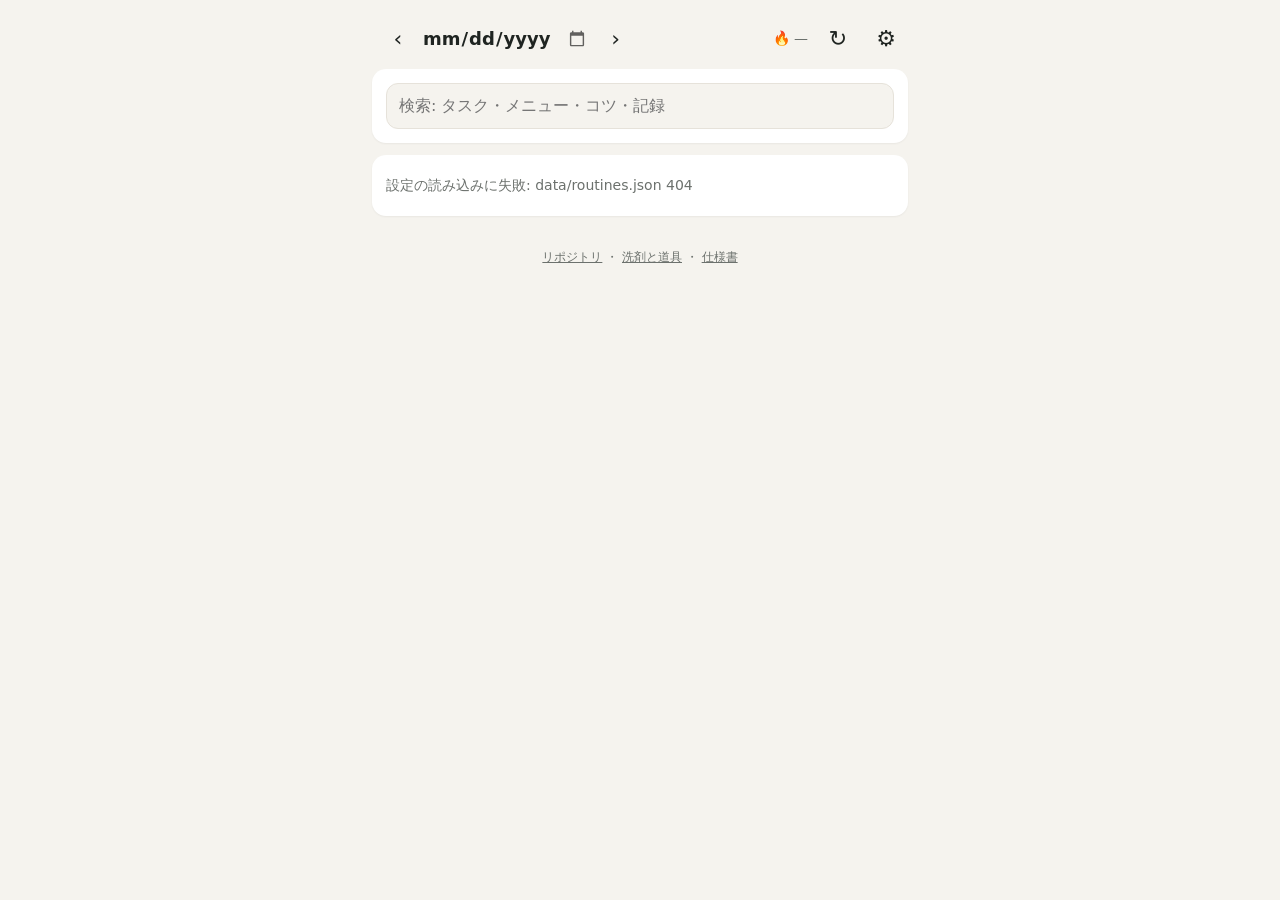
==== site/index.html @ 7b29d995 "Reorganize routines from the first week of logs and add an achievements screen Routines (routines/da" ====
<!doctype html>
<html lang="ja">
<head>
<meta charset="utf-8">
<meta name="viewport" content="width=device-width, initial-scale=1, viewport-fit=cover">
<meta name="theme-color" content="#2f6f5e">
<meta name="apple-mobile-web-app-capable" content="yes">
<meta name="apple-mobile-web-app-status-bar-style" content="default">
<meta name="apple-mobile-web-app-title" content="kaji-quest">
<title>kaji-quest</title>
<link rel="manifest" href="manifest.webmanifest">
<link rel="icon" href="icon.svg" type="image/svg+xml">
<link rel="stylesheet" href="style.css">
</head>
<body>
<header class="top">
  <div class="datebar">
    <button class="icon-btn" id="btn-date-prev" aria-label="前の日">‹</button>
    <input type="date" id="date-input" aria-label="日付">
    <span class="dow" id="date-dow"></span>
    <button class="icon-btn" id="btn-date-next" aria-label="次の日">›</button>
    <button class="ghost small" id="btn-today" hidden>今日へ</button>
  </div>
  <div class="tools">
    <span class="streak" id="streak">🔥 —</span>
    <button class="icon-btn" id="btn-reload" aria-label="更新" title="更新">↻</button>
    <button class="icon-btn" id="btn-settings" aria-label="設定" title="設定">⚙️</button>
  </div>
</header>

<main id="app">
  <section class="card" id="search">
    <input type="search" id="q" placeholder="検索: タスク・メニュー・コツ・記録" autocomplete="off" autocapitalize="off">
    <div id="search-results"></div>
  </section>
  <section class="card" id="progress"></section>
  <section class="card" id="tasks"><p class="empty">読み込み中…</p></section>
  <section class="card" id="menu"></section>
  <section class="card" id="tip"></section>
  <section class="card" id="basics"></section>
  <section class="card" id="quick"></section>
  <section class="card" id="week"></section>
  <section class="card" id="achievements"></section>
  <section class="card" id="today-log"></section>
</main>

<footer class="foot">
  <a id="repo-link" href="#" target="_blank" rel="noopener">リポジトリ</a> ・
  <a id="supplies-link" href="#" target="_blank" rel="noopener">洗剤と道具</a> ・
  <a id="spec-link" href="#" target="_blank" rel="noopener">仕様書</a>
</footer>

<dialog id="dlg-detail">
  <h3><span id="detail-title"></span> <span class="sub" id="detail-w"></span></h3>
  <div class="field" id="detail-check-wrap">
    <label>やること</label>
    <ul class="check" id="detail-check"></ul>
  </div>
  <div class="field" id="detail-tip-wrap" hidden>
    <label>💡 コツ</label>
    <div class="tip" id="detail-tip"></div>
    <label class="chk"><input type="checkbox" id="detail-tip-practiced"> このコツを実践した</label>
  </div>
  <div class="field">
    <label>所要時間</label>
    <div class="chips" id="detail-minutes"></div>
    <input type="number" id="detail-custom" inputmode="numeric" min="1" max="600" placeholder="それ以外なら分を入力">
  </div>
  <div class="field">
    <label>時間帯</label>
    <div class="chips" id="detail-slot"></div>
  </div>
  <div class="field">
    <label>気分（任意）</label>
    <div class="chips" id="detail-mood"></div>
  </div>
  <div class="field">
    <label>気づき（1行・任意）</label>
    <input type="text" id="detail-note" maxlength="140" placeholder="先に鍋を浸けておくと早い">
  </div>
  <div class="actions">
    <button type="button" class="ghost" id="detail-cancel">やめる</button>
    <button type="button" class="ghost" id="detail-partial">70点で完了</button>
    <button type="button" class="primary" id="detail-done">完了</button>
  </div>
</dialog>

<dialog id="dlg-settings">
  <h3>設定</h3>
  <p class="help">記録を書き込むには GitHub のトークンが要る（初回だけ）。<br>
    <a href="https://github.com/settings/personal-access-tokens/new" target="_blank" rel="noopener">Fine-grained token を作る</a>
    → Repository access: <b>Only select repositories → kaji-quest</b> ／ Permissions: <b>Contents → Read and write</b></p>
  <label class="field-label" for="token">トークン</label>
  <input id="token" type="password" autocomplete="off" autocapitalize="off" spellcheck="false" placeholder="github_pat_…">
  <div class="status" id="settings-status"></div>
  <div class="actions">
    <button type="button" class="ghost" id="settings-close">閉じる</button>
    <button type="button" class="ghost" id="settings-test">確認</button>
    <button type="button" class="primary" id="settings-save">保存</button>
  </div>
  <p class="help small">トークンはこの端末のブラウザにだけ保存され、GitHub API 以外には送らない。</p>
</dialog>

<div id="toast" class="toast" hidden></div>
<script src="app.js"></script>
</body>
</html>
---- site/style.css ----
:root {
  --bg: #f5f3ee; --card: #fff; --text: #1f2421; --muted: #6c716d; --line: #e6e2da;
  --primary: #2f6f5e; --primary-ink: #fff; --accent: #e07a2f; --danger: #b3261e;
  --chip: #eef0ec; --chip-on: #d9ede6; --core-bg: #fde8e6; --radius: 14px;
}
@media (prefers-color-scheme: dark) {
  :root {
    --bg: #141715; --card: #1e2320; --text: #e8ebe8; --muted: #9aa19c; --line: #2c332f;
    --primary: #4fa58c; --primary-ink: #0f1512; --chip: #2a302c; --chip-on: #2f4a41; --core-bg: #4a2320;
  }
}
* { box-sizing: border-box; }
html { -webkit-text-size-adjust: 100%; }
body {
  margin: 0; background: var(--bg); color: var(--text);
  font: 16px/1.5 -apple-system, BlinkMacSystemFont, "Hiragino Sans", "Noto Sans JP", system-ui, sans-serif;
  padding: env(safe-area-inset-top) 0 env(safe-area-inset-bottom);
}
.top { display: flex; align-items: center; justify-content: space-between; padding: 14px 12px 6px 16px; max-width: 560px; margin: 0 auto; }
.today { font-size: 20px; font-weight: 700; }
.streak { color: var(--muted); font-size: 14px; }
.icon-btn { background: none; border: 0; font-size: 22px; padding: 8px; min-width: 44px; min-height: 44px; cursor: pointer; color: var(--text); }
main { max-width: 560px; margin: 0 auto; padding: 0 12px 24px; display: grid; gap: 12px; }
.card { background: var(--card); border-radius: var(--radius); padding: 14px; box-shadow: 0 1px 2px rgba(0, 0, 0, .05); }
.card:empty { display: none; }
h2 { font-size: 15px; margin: 0 0 10px; display: flex; justify-content: space-between; align-items: baseline; gap: 8px; flex-wrap: wrap; }
.sub { color: var(--muted); font-size: 12.5px; font-weight: 400; }
.row { display: flex; align-items: baseline; gap: 10px; }
.label { color: var(--muted); font-size: 13px; }
.big { font-size: 28px; font-weight: 800; letter-spacing: -.5px; }
.unit { font-size: 14px; font-weight: 500; color: var(--muted); }
.pct { margin-left: auto; font-weight: 700; color: var(--accent); }
.pct.ok { color: var(--primary); }
.bar { height: 10px; background: var(--chip); border-radius: 6px; overflow: hidden; margin: 8px 0 6px; }
.bar .fill { height: 100%; background: linear-gradient(90deg, var(--primary), #6fbf9f); border-radius: 6px; transition: width .3s; }

ul.tasks { list-style: none; margin: 0; padding: 0; }
.task { display: flex; align-items: center; gap: 10px; padding: 10px 0; border-top: 1px solid var(--line); }
.task:first-child { border-top: 0; }
.task .main { flex: 1; min-width: 0; }
.task .title { font-weight: 600; }
.task .meta { color: var(--muted); font-size: 12.5px; }
.task.is-done .title { color: var(--muted); text-decoration: line-through; }
.task.is-done .meta { color: var(--primary); }
.btns { display: flex; gap: 6px; flex-shrink: 0; }

button { font: inherit; cursor: pointer; -webkit-tap-highlight-color: transparent; }
.primary { background: var(--primary); color: var(--primary-ink); border: 0; border-radius: 12px; padding: 0 18px; min-height: 48px; font-weight: 700; font-size: 16px; }
.primary:active { filter: brightness(.92); }
.ghost { background: transparent; color: var(--text); border: 1px solid var(--line); border-radius: 12px; padding: 0 12px; min-height: 48px; }
.ghost.small { min-height: 40px; font-size: 13.5px; color: var(--muted); }
.ghost.tiny { min-height: 32px; min-width: 32px; padding: 0 8px; font-size: 14px; color: var(--muted); border: 0; }
button:disabled { opacity: .45; cursor: default; }
.badge { display: inline-block; font-size: 11px; padding: 1px 7px; border-radius: 999px; background: var(--chip); color: var(--muted); vertical-align: middle; font-weight: 600; }
.badge.core { background: var(--core-bg); color: var(--danger); }
.badge.due { background: var(--chip-on); color: var(--primary); }
.badge.big { background: #fbe3cc; color: #9a4b0a; }
.task.is-later .title { color: var(--muted); }
.task .check { color: var(--primary); font-weight: 700; padding: 0 8px; }
h3.group { font-size: 13px; color: var(--muted); margin: 14px 0 2px; font-weight: 600; }
.wide { width: 100%; margin-top: 10px; }
.pass-row { margin-top: 10px; display: flex; justify-content: flex-end; }
.empty { color: var(--muted); font-size: 14px; margin: 6px 0; }

.quick-row { padding: 8px 0; border-top: 1px solid var(--line); }
.quick-row:first-of-type { border-top: 0; }
.quick-row .title { font-weight: 600; margin-bottom: 6px; }
.chips { display: flex; flex-wrap: wrap; gap: 8px; }
.chip { background: var(--chip); border: 1px solid transparent; border-radius: 999px; min-height: 44px; padding: 0 16px; font-weight: 600; color: var(--text); }
.chip.is-on { background: var(--chip-on); border-color: var(--primary); color: var(--primary); }
.chip.ghost { background: transparent; border-color: var(--line); color: var(--muted); font-weight: 500; }

.days { display: grid; grid-template-columns: repeat(7, 1fr); gap: 6px; align-items: end; }
.day { text-align: center; font-size: 12px; color: var(--muted); }
.day .v { font-size: 11px; height: 16px; }
.bar-v { height: 56px; background: var(--chip); border-radius: 6px; display: flex; align-items: flex-end; overflow: hidden; }
.bar-v > div { width: 100%; background: var(--primary); border-radius: 6px 6px 0 0; }
.day.is-today .l { color: var(--primary); font-weight: 700; }
.day.is-future .bar-v { opacity: .5; }

ul.log { list-style: none; margin: 0; padding: 0; }
.log li { display: flex; gap: 8px; align-items: center; padding: 8px 0; border-top: 1px solid var(--line); font-size: 14px; }
.log li:first-child { border-top: 0; }
.log .t { color: var(--muted); font-variant-numeric: tabular-nums; width: 44px; flex-shrink: 0; }
.log .n { flex: 1; min-width: 0; }
.log .m { color: var(--muted); white-space: nowrap; }
.note { color: var(--muted); font-size: 12.5px; }
.foot { text-align: center; color: var(--muted); font-size: 12px; padding: 8px 0 24px; }
.foot a { color: inherit; }

dialog { border: 0; border-radius: 16px; padding: 18px 16px; width: min(92vw, 420px); background: var(--card); color: var(--text); }
dialog::backdrop { background: rgba(0, 0, 0, .4); }
dialog h3 { margin: 0 0 10px; font-size: 17px; }
.field { margin: 12px 0; }
.field label, .field-label { display: block; font-size: 12.5px; color: var(--muted); margin-bottom: 6px; }
.field input[type=text], .field input[type=number], #token { width: 100%; font: inherit; padding: 10px 12px; border: 1px solid var(--line); border-radius: 10px; background: var(--bg); color: var(--text); }
.chk { display: flex; align-items: center; gap: 8px; font-size: 14px; color: var(--text); margin-top: 8px; }
.chk input { width: 20px; height: 20px; margin: 0; }
.tip { background: var(--chip); border-radius: 10px; padding: 10px 12px; }
.tip .title { font-weight: 700; margin-bottom: 4px; }
.tip .body { font-size: 14px; }
.tip .action { margin-top: 6px; font-size: 13.5px; color: var(--primary); font-weight: 600; }
.caution { margin-top: 6px; font-size: 13px; color: var(--danger); }
.tip-item .caution { font-size: 12.5px; }
#detail-tip { font-size: 13.5px; }
#detail-tip .title { font-size: 14px; }
.tip-item { padding: 8px 0; border-top: 1px solid var(--line); }
.tip-item .title { font-weight: 600; }
.tip-item .body { font-size: 13px; color: var(--muted); }
.tip-item .action { font-size: 12.5px; color: var(--primary); margin-top: 2px; }
.actions.left { justify-content: flex-start; margin-top: 10px; }
.field input[type=number] { margin-top: 8px; }
.check { margin: 0; padding-left: 18px; color: var(--muted); font-size: 13px; }
.actions { display: flex; gap: 8px; justify-content: flex-end; margin-top: 14px; flex-wrap: wrap; }
.help { font-size: 13px; color: var(--muted); margin: 6px 0 10px; }
.help.small { font-size: 12px; }
.status { font-size: 13px; color: var(--muted); min-height: 18px; margin-top: 6px; }

.toast { position: fixed; left: 50%; bottom: calc(20px + env(safe-area-inset-bottom)); transform: translateX(-50%); background: #222; color: #fff; padding: 10px 16px; border-radius: 999px; font-size: 14px; max-width: 90vw; z-index: 10; box-shadow: 0 4px 14px rgba(0, 0, 0, .25); }
.toast.err { background: var(--danger); }
body.busy::before { content: ""; position: fixed; top: 0; left: 0; right: 0; height: 3px; background: linear-gradient(90deg, var(--primary), transparent); animation: slide 1s linear infinite; z-index: 20; }
@keyframes slide { from { transform: translateX(-100%); } to { transform: translateX(100%); } }

/* 日付バー・検索・時間帯 */
.top { flex-wrap: wrap; gap: 6px; }
.datebar { display: flex; align-items: center; gap: 2px; }
#date-input { font: inherit; font-weight: 700; font-size: 18px; border: 0; background: transparent; color: var(--text); padding: 4px 0; width: 9.2em; min-height: 44px; }
#date-input::-webkit-calendar-picker-indicator { opacity: .6; }
.dow { font-weight: 700; font-size: 18px; margin-right: 2px; }
.tools { display: flex; align-items: center; gap: 4px; margin-left: auto; }
.tools .streak { margin-right: 4px; }
#q { width: 100%; font: inherit; font-size: 16px; padding: 10px 12px; border: 1px solid var(--line); border-radius: 12px; background: var(--bg); color: var(--text); -webkit-appearance: none; }
#search-results:empty { display: none; }
#search-results { margin-top: 8px; }
h3.group.slot { font-size: 15px; color: var(--text); margin: 12px 0 2px; }
.day { cursor: pointer; }

/* 教科書 */
.chapter { border-top: 1px solid var(--line); }
.chapter:first-of-type { border-top: 0; }
.chapter-head { display: grid; grid-template-columns: 28px 1fr 20px; grid-template-areas: "num ttl arrow" "num sum arrow"; align-items: center; width: 100%; text-align: left; background: none; border: 0; padding: 10px 0; color: var(--text); gap: 0 8px; }
.chapter-head .num { grid-area: num; width: 26px; height: 26px; border-radius: 50%; background: var(--chip); color: var(--muted); font-size: 12px; font-weight: 700; display: flex; align-items: center; justify-content: center; }
.chapter-head .ttl { grid-area: ttl; font-weight: 600; }
.chapter-head .sum { grid-area: sum; font-size: 12.5px; color: var(--muted); }
.chapter-head .arrow { grid-area: arrow; color: var(--muted); text-align: right; }
.chapter.is-open .chapter-head .ttl { color: var(--primary); }
.chapter-body { padding: 0 0 12px; font-size: 14.5px; line-height: 1.7; }
.chapter-body h2 { display: block; font-size: 15px; margin: 16px 0 6px; color: var(--primary); }
.chapter-body h3 { font-size: 14px; margin: 12px 0 4px; }
.chapter-body p { margin: 6px 0; }
.chapter-body ul, .chapter-body ol { margin: 6px 0; padding-left: 20px; }
.chapter-body li { margin: 3px 0; }
.chapter-body table { display: block; overflow-x: auto; max-width: 100%; border-collapse: collapse; font-size: 13px; margin: 8px 0; -webkit-overflow-scrolling: touch; }
.chapter-body th, .chapter-body td { border: 1px solid var(--line); padding: 5px 8px; vertical-align: top; text-align: left; min-width: 4em; }
.chapter-body th { background: var(--chip); font-weight: 600; white-space: nowrap; }
.chapter-body .src { font-size: 13px; }
.chapter-body .src a { color: var(--primary); }

/* 実績（バッジ・レベル・称号） */
.stats { display: grid; grid-template-columns: repeat(4, 1fr); gap: 6px; margin: 4px 0 10px; }
.stats > div { background: var(--chip); border-radius: 10px; padding: 8px 4px; text-align: center; }
.stats b { display: block; font-size: 18px; line-height: 1.2; }
.stats span { font-size: 11px; color: var(--muted); }
.levels { display: grid; gap: 6px; margin-bottom: 4px; }
.lvl { display: grid; grid-template-columns: 5.5em 3em 1fr 5.5em; align-items: center; gap: 8px; font-size: 13px; }
.lvl .l { font-weight: 700; color: var(--primary); }
.lvl .bar, .near .bar { margin: 0; height: 8px; }
.lvl .sub { text-align: right; font-variant-numeric: tabular-nums; }
.near { display: grid; grid-template-columns: 24px 1fr 90px 3.5em; align-items: center; gap: 8px; padding: 6px 0; font-size: 13.5px; border-top: 1px solid var(--line); }
.near:first-of-type { border-top: 0; }
.near.recent { grid-template-columns: 24px 1fr auto; }
.near .ic { font-size: 18px; text-align: center; }
.near .nm { font-weight: 600; }
.near .sub.when { text-align: right; }
.badge-grid { display: grid; grid-template-columns: repeat(2, 1fr); gap: 8px; margin: 6px 0 10px; }
.badge-tile { background: var(--chip); border-radius: 12px; padding: 10px; text-align: center; }
.badge-tile .ic { font-size: 28px; line-height: 1.2; }
.badge-tile .nm { font-weight: 700; font-size: 13.5px; margin-top: 4px; }
.badge-tile .ds { font-size: 11.5px; color: var(--muted); margin-top: 2px; }
.badge-tile .when { font-size: 11px; color: var(--muted); margin-top: 4px; }
.badge-tile.earned { background: var(--chip-on); }
.badge-tile.earned.gold { box-shadow: inset 0 0 0 2px #e0b04a; }
.badge-tile.earned.platinum { box-shadow: inset 0 0 0 2px #8fb4c9; }
.badge-tile.earned.secret { box-shadow: inset 0 0 0 2px #b08bd6; }
.badge-tile.locked .ic { filter: grayscale(1); opacity: .45; }
.badge-tile .bar.mini { height: 6px; margin: 6px 0 0; }
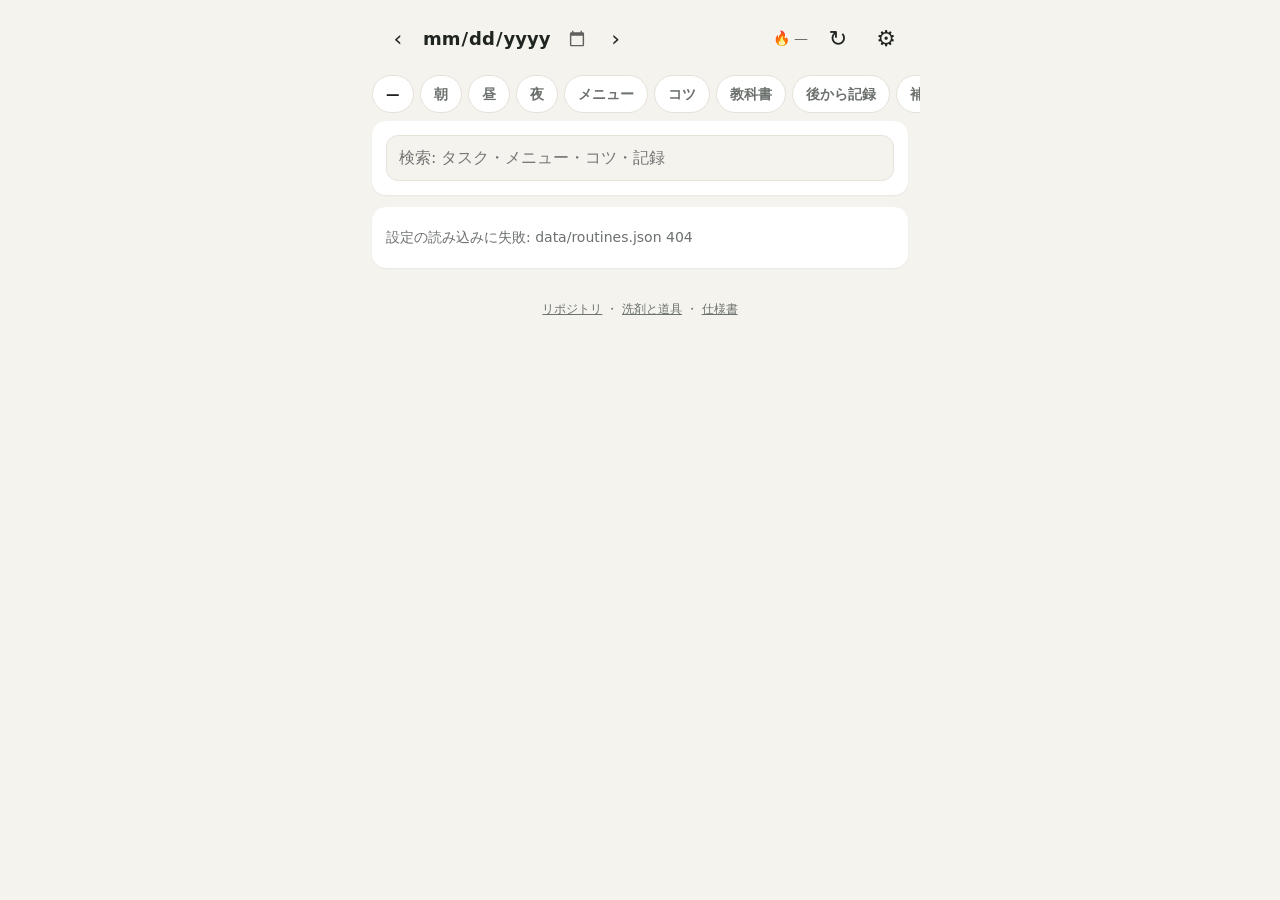
==== commit 147087d5: "Add a sticky in-page nav, section jumping and collapsible cards - A chip bar under the header stays " ====
--- a/site/index.html
+++ b/site/index.html
@@ -28,6 +28,21 @@
   </div>
 </header>
 
+<nav class="nav" id="nav" aria-label="ページ内の移動">
+  <button class="nav-chip nav-date" id="nav-date" data-go="top" title="一番上へ">—</button>
+  <button class="nav-chip" data-go="slot-morning" data-fallback="tasks">朝</button>
+  <button class="nav-chip" data-go="slot-noon" data-fallback="tasks">昼</button>
+  <button class="nav-chip" data-go="slot-night" data-fallback="tasks">夜</button>
+  <button class="nav-chip" data-go="menu">メニュー</button>
+  <button class="nav-chip" data-go="tip">コツ</button>
+  <button class="nav-chip" data-go="basics">教科書</button>
+  <button class="nav-chip" data-go="quick">後から記録</button>
+  <button class="nav-chip" data-go="refill">補充</button>
+  <button class="nav-chip" data-go="week">今週</button>
+  <button class="nav-chip" data-go="achievements">実績</button>
+  <button class="nav-chip" data-go="today-log">記録</button>
+</nav>
+
 <main id="app">
   <section class="card" id="search">
     <input type="search" id="q" placeholder="検索: タスク・メニュー・コツ・記録" autocomplete="off" autocapitalize="off">
@@ -39,6 +54,7 @@
   <section class="card" id="tip"></section>
   <section class="card" id="basics"></section>
   <section class="card" id="quick"></section>
+  <section class="card" id="refill"></section>
   <section class="card" id="week"></section>
   <section class="card" id="achievements"></section>
   <section class="card" id="today-log"></section>
--- a/site/style.css
+++ b/site/style.css
@@ -184,3 +184,30 @@
 .badge-tile.earned.secret { box-shadow: inset 0 0 0 2px #b08bd6; }
 .badge-tile.locked .ic { filter: grayscale(1); opacity: .45; }
 .badge-tile .bar.mini { height: 6px; margin: 6px 0 0; }
+
+/* 手順（steps）: タスク行の下に開く小分けの一覧 */
+.task { flex-wrap: wrap; }
+.task .steps { flex-basis: 100%; list-style: none; margin: 6px 0 0; padding: 0 0 0 4px; }
+.step { display: flex; align-items: center; gap: 8px; padding: 6px 0; border-top: 1px dashed var(--line); font-size: 14px; }
+.step .ck { width: 16px; color: var(--primary); font-weight: 700; text-align: center; flex-shrink: 0; }
+.step .nm { flex: 1; min-width: 0; }
+.step.is-done .nm { color: var(--muted); text-decoration: line-through; }
+.step .mt { color: var(--muted); font-size: 12px; white-space: nowrap; }
+.step.is-done .mt { color: var(--primary); }
+.step .primary.tiny { min-height: 36px; padding: 0 12px; font-size: 13.5px; border-radius: 10px; }
+.steps-toggle { background: none; border: 0; color: var(--primary); font-size: 12.5px; font-weight: 600; padding: 0 4px; margin-left: 4px; min-height: 0; }
+.task.is-done .steps-toggle { color: var(--primary); }
+
+/* ページ内ナビ（上に固定）と、カードの折りたたみ */
+.nav { position: sticky; top: env(safe-area-inset-top, 0px); z-index: 5; display: flex; gap: 6px; overflow-x: auto; padding: 6px 12px 8px; margin: 0 auto; max-width: 560px; background: var(--bg); scrollbar-width: none; -webkit-overflow-scrolling: touch; }
+.nav::-webkit-scrollbar { display: none; }
+.nav-chip { flex: 0 0 auto; background: var(--card); border: 1px solid var(--line); border-radius: 999px; min-height: 38px; padding: 0 13px; font-size: 13.5px; font-weight: 600; color: var(--muted); white-space: nowrap; }
+.nav-chip.is-active { background: var(--chip-on); border-color: var(--primary); color: var(--primary); }
+.nav-date { color: var(--text); }
+.nav-date.is-past { color: var(--accent); border-color: var(--accent); }
+.card, h3.group.slot { scroll-margin-top: 60px; }
+.card { position: relative; }
+.card > h2 { padding-right: 34px; }
+.collapse { position: absolute; top: 4px; right: 4px; width: 44px; height: 44px; border: 0; background: none; color: var(--muted); font-size: 15px; border-radius: 10px; }
+.card.is-collapsed > :not(h2) { display: none; }
+.card.is-collapsed > h2 { margin-bottom: 0; }
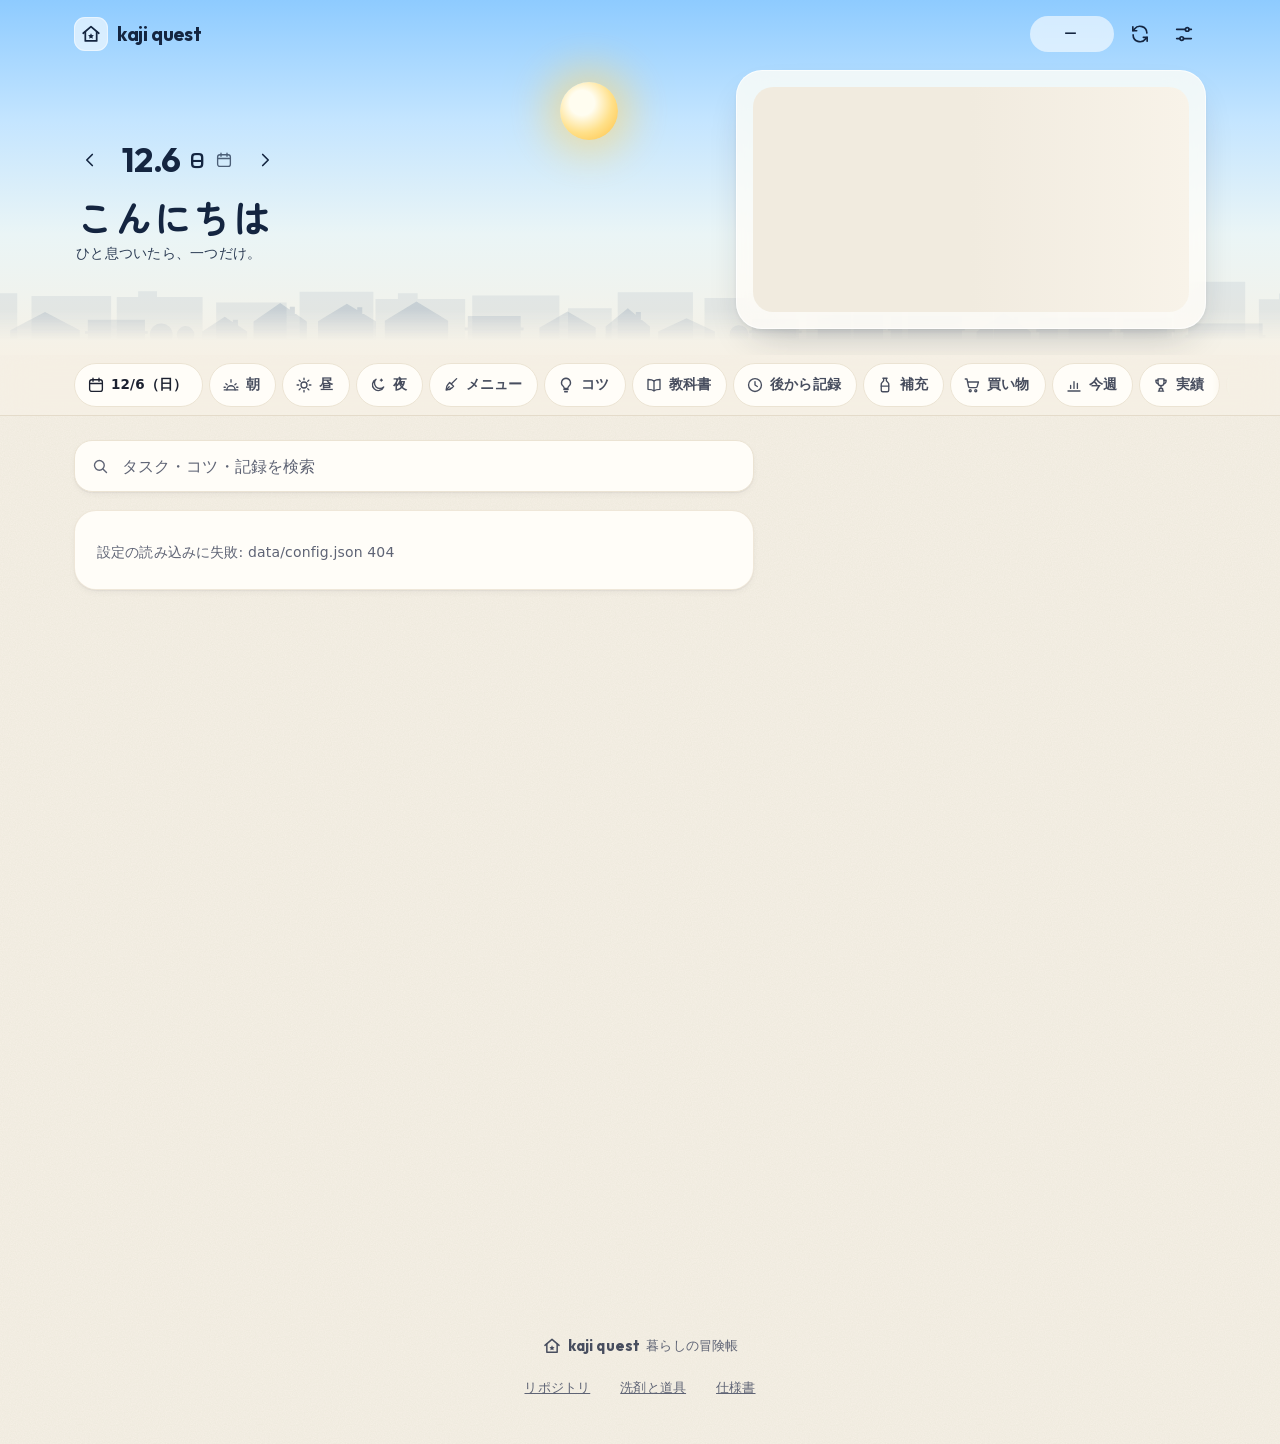
==== commit d779612c: "Redesign the page as a living sky adventure book The header is now a sky that follows the real time:" ====
--- a/site/index.html
+++ b/site/index.html
@@ -3,84 +3,173 @@
 <head>
 <meta charset="utf-8">
 <meta name="viewport" content="width=device-width, initial-scale=1, viewport-fit=cover">
-<meta name="theme-color" content="#2f6f5e">
+<meta name="color-scheme" content="light dark">
+<meta name="theme-color" content="#f6f1e6" media="(prefers-color-scheme: light)">
+<meta name="theme-color" content="#0f1220" media="(prefers-color-scheme: dark)">
+<meta name="description" content="家事を続けるための、ひとり用の冒険帳。1 タップで記録して、レベルと称号が育つ。">
 <meta name="apple-mobile-web-app-capable" content="yes">
 <meta name="apple-mobile-web-app-status-bar-style" content="default">
-<meta name="apple-mobile-web-app-title" content="kaji-quest">
-<title>kaji-quest</title>
+<meta name="apple-mobile-web-app-title" content="kaji quest">
+<title>kaji quest — 暮らしの冒険帳</title>
 <link rel="manifest" href="manifest.webmanifest">
 <link rel="icon" href="icon.svg" type="image/svg+xml">
+<link rel="apple-touch-icon" href="icon.svg">
+<link rel="preload" href="fonts/outfit.woff2" as="font" type="font/woff2" crossorigin>
+<link rel="preload" href="fonts/zen-maru-700.woff2" as="font" type="font/woff2" crossorigin>
 <link rel="stylesheet" href="style.css">
 </head>
 <body>
-<header class="top">
-  <div class="datebar">
-    <button class="icon-btn" id="btn-date-prev" aria-label="前の日">‹</button>
-    <input type="date" id="date-input" aria-label="日付">
-    <span class="dow" id="date-dow"></span>
-    <button class="icon-btn" id="btn-date-next" aria-label="次の日">›</button>
-    <button class="ghost small" id="btn-today" hidden>今日へ</button>
-  </div>
-  <div class="tools">
-    <span class="streak" id="streak">🔥 —</span>
-    <button class="icon-btn" id="btn-reload" aria-label="更新" title="更新">↻</button>
-    <button class="icon-btn" id="btn-settings" aria-label="設定" title="設定">⚙️</button>
+<svg class="sprite" xmlns="http://www.w3.org/2000/svg" aria-hidden="true" focusable="false">
+  <symbol id="i-logo" viewBox="0 0 24 24"><path d="M3.5 11.2 12 4l8.5 7.2"/><path d="M5.8 9.6v9.9h12.4V9.6"/><path d="m12 11.2.95 1.95 2.15.3-1.55 1.5.37 2.12L12 16.06l-1.92 1.01.37-2.12-1.55-1.5 2.15-.3z" fill="currentColor" stroke="none"/></symbol>
+  <symbol id="i-sunrise" viewBox="0 0 24 24"><path d="M3 18.5h18"/><path d="M6.5 18.5a5.5 5.5 0 0 1 11 0"/><path d="M12 5v3.2M5.2 10.4l1.6 1.4M18.8 10.4l-1.6 1.4M2.8 15h1.6M19.6 15h1.6"/></symbol>
+  <symbol id="i-sun" viewBox="0 0 24 24"><circle cx="12" cy="12" r="4"/><path d="M12 2.8v2.1M12 19.1v2.1M2.8 12h2.1M19.1 12h2.1M5.5 5.5 7 7M17 17l1.5 1.5M5.5 18.5 7 17M17 7l1.5-1.5"/></symbol>
+  <symbol id="i-moon" viewBox="0 0 24 24"><path d="M19.6 14.6A7.8 7.8 0 1 1 9.4 4.4a6.3 6.3 0 0 0 10.2 10.2z"/><path d="M16.5 4.2v2.6M15.2 5.5h2.6" /></symbol>
+  <symbol id="i-search" viewBox="0 0 24 24"><circle cx="10.8" cy="10.8" r="6.3"/><path d="m20 20-4.6-4.6"/></symbol>
+  <symbol id="i-sliders" viewBox="0 0 24 24"><path d="M4 7h9.5M17.5 7H20M4 17h3.5M11.5 17H20"/><circle cx="15.5" cy="7" r="2"/><circle cx="9.5" cy="17" r="2"/></symbol>
+  <symbol id="i-refresh" viewBox="0 0 24 24"><path d="M19.5 11A7.5 7.5 0 0 0 6 6.6L4.2 8.4"/><path d="M4.2 4.2v4.2h4.2"/><path d="M4.5 13A7.5 7.5 0 0 0 18 17.4l1.8-1.8"/><path d="M19.8 19.8v-4.2h-4.2"/></symbol>
+  <symbol id="i-chev-l" viewBox="0 0 24 24"><path d="m14.5 18-6-6 6-6"/></symbol>
+  <symbol id="i-chev-r" viewBox="0 0 24 24"><path d="m9.5 18 6-6-6-6"/></symbol>
+  <symbol id="i-chev-d" viewBox="0 0 24 24"><path d="m6 9.5 6 6 6-6"/></symbol>
+  <symbol id="i-flame" viewBox="0 0 24 24"><path d="M12 21.2c-3.8 0-6.5-2.6-6.5-6.3 0-2.6 1.5-4.6 3.1-6.3.25 1.7 1.1 2.8 2.3 3.3-.25-3.2 1.15-5.8 3.5-8.1.35 2.7 1.6 4.3 2.9 5.8 1.15 1.3 1.9 2.9 1.9 5.2 0 3.8-2.8 6.4-7.2 6.4z"/></symbol>
+  <symbol id="i-trophy" viewBox="0 0 24 24"><path d="M8 3.8h8V9a4 4 0 0 1-8 0z"/><path d="M8 5.6H5.2v1.2A3.6 3.6 0 0 0 8.4 10.4M16 5.6h2.8v1.2a3.6 3.6 0 0 1-3.2 3.6"/><path d="M12 13v3.6M8.6 20.2h6.8M10 16.6h4l.6 3.6H9.4z"/></symbol>
+  <symbol id="i-broom" viewBox="0 0 24 24"><path d="M19.5 3.5 12.6 10.4"/><path d="M10.2 8.6 15.4 13.8l-2.3 2.3c-1.7 1.7-4.6 2.6-7.6 2.6 0-3 .9-5.9 2.6-7.6z"/><path d="M7.4 16.6 9.6 14.4M10.2 18l1.6-1.6"/></symbol>
+  <symbol id="i-pan" viewBox="0 0 24 24"><circle cx="10" cy="13" r="6.2"/><path d="M16.2 13H22"/><path d="M7.6 11.6a2.6 2.6 0 0 1 3-1.4"/></symbol>
+  <symbol id="i-dish" viewBox="0 0 24 24"><circle cx="10.5" cy="14" r="6.8"/><circle cx="10.5" cy="14" r="3.2"/><circle cx="18.6" cy="5.4" r="1.9"/><circle cx="14.6" cy="3.9" r="1.05"/></symbol>
+  <symbol id="i-washer" viewBox="0 0 24 24"><rect x="4.2" y="3" width="15.6" height="18" rx="3"/><circle cx="12" cy="13.2" r="4.4"/><path d="M7.8 6.6h2.6M15.6 6.6h.6"/><path d="M9.6 13.6c.9.9 3.9.9 4.8-.4" /></symbol>
+  <symbol id="i-sparkle" viewBox="0 0 24 24"><path d="M11 3.5c.6 4.3 2.8 6.4 7 7-4.2.6-6.4 2.8-7 7-.6-4.2-2.7-6.4-7-7 4.3-.6 6.4-2.7 7-7z"/><path d="M18.6 15.2c.25 1.5.95 2.2 2.4 2.4-1.45.25-2.15.95-2.4 2.4-.25-1.45-.9-2.15-2.4-2.4 1.5-.2 2.15-.9 2.4-2.4z"/></symbol>
+  <symbol id="i-bulb" viewBox="0 0 24 24"><path d="M9.2 18h5.6M10.2 21h3.6"/><path d="M12 3a6 6 0 0 0-3.7 10.7c.65.55 1.05 1.25 1.15 2.05l.1.75h4.9l.1-.75c.1-.8.5-1.5 1.15-2.05A6 6 0 0 0 12 3z"/></symbol>
+  <symbol id="i-book" viewBox="0 0 24 24"><path d="M12 6.6C10.2 5.1 7.7 4.6 4 4.6v13.2c3.7 0 6.2.5 8 2 1.8-1.5 4.3-2 8-2V4.6c-3.7 0-6.2.5-8 2z"/><path d="M12 6.6v13.2"/></symbol>
+  <symbol id="i-clock" viewBox="0 0 24 24"><circle cx="12" cy="12" r="8.6"/><path d="M12 7.4V12l3.1 2"/></symbol>
+  <symbol id="i-bottle" viewBox="0 0 24 24"><path d="M9.2 3h5.6M10.2 3v3.3L7.7 9.1A3 3 0 0 0 7 11v8a2 2 0 0 0 2 2h6a2 2 0 0 0 2-2v-8a3 3 0 0 0-.7-1.9l-2.5-2.8V3"/><path d="M7 13.4h10"/></symbol>
+  <symbol id="i-cart" viewBox="0 0 24 24"><path d="M3 4h2.3l2.1 10.1a1.6 1.6 0 0 0 1.6 1.3h8.3a1.6 1.6 0 0 0 1.55-1.2L20.6 8H6.2"/><circle cx="9.6" cy="19.6" r="1.35"/><circle cx="17" cy="19.6" r="1.35"/></symbol>
+  <symbol id="i-chart" viewBox="0 0 24 24"><path d="M4 20h16"/><path d="M7.5 16.5v-4M12 16.5V7.5M16.5 16.5V10"/></symbol>
+  <symbol id="i-list" viewBox="0 0 24 24"><path d="M9.5 6.5H20M9.5 12H20M9.5 17.5H20"/><path d="m3.6 6.4 1.2 1.2 2.1-2.4M3.6 11.9l1.2 1.2 2.1-2.4M4.4 17.5h1.6"/></symbol>
+  <symbol id="i-quest" viewBox="0 0 24 24"><path d="M6.5 3.5h9.8l2.2 2.2v14.8H6.5a1.5 1.5 0 0 1-1.5-1.5V5a1.5 1.5 0 0 1 1.5-1.5z"/><path d="m8.6 9.2 1.3 1.3 2.4-2.6M8.6 15l1.3 1.3 2.4-2.6M14.4 9.6h1.8M14.4 15.4h1.8"/></symbol>
+  <symbol id="i-check" viewBox="0 0 24 24"><path d="m5 12.6 4.6 4.6L19.2 7.6"/></symbol>
+  <symbol id="i-plus" viewBox="0 0 24 24"><path d="M12 5.5v13M5.5 12h13"/></symbol>
+  <symbol id="i-x" viewBox="0 0 24 24"><path d="m6.5 6.5 11 11M17.5 6.5l-11 11"/></symbol>
+  <symbol id="i-undo" viewBox="0 0 24 24"><path d="M9 14 4 9l5-5"/><path d="M4 9h10.5a5.5 5.5 0 0 1 0 11H11"/></symbol>
+  <symbol id="i-dots" viewBox="0 0 24 24"><circle cx="5.5" cy="12" r="1.6" fill="currentColor" stroke="none"/><circle cx="12" cy="12" r="1.6" fill="currentColor" stroke="none"/><circle cx="18.5" cy="12" r="1.6" fill="currentColor" stroke="none"/></symbol>
+  <symbol id="i-calendar" viewBox="0 0 24 24"><rect x="3.5" y="5" width="17" height="15.5" rx="3"/><path d="M3.5 10h17M8 3v4M16 3v4"/></symbol>
+  <symbol id="i-share" viewBox="0 0 24 24"><path d="M12 15V3.8M8 7.6l4-3.8 4 3.8"/><path d="M5 12.5v6A1.5 1.5 0 0 0 6.5 20h11a1.5 1.5 0 0 0 1.5-1.5v-6"/></symbol>
+  <symbol id="i-trash" viewBox="0 0 24 24"><path d="M4 7h16M10 11v6M14 11v6"/><path d="m6 7 1 12.4A1.6 1.6 0 0 0 8.6 21h6.8a1.6 1.6 0 0 0 1.6-1.6L18 7"/><path d="M9 7V4.6h6V7"/></symbol>
+  <symbol id="i-pause" viewBox="0 0 24 24"><circle cx="12" cy="12" r="8.6"/><path d="M10 9v6M14 9v6"/></symbol>
+  <symbol id="i-arrow-up" viewBox="0 0 24 24"><path d="M12 19V5M6 11l6-6 6 6"/></symbol>
+</svg>
+<a class="skip" href="#tasks">タスクへ移動</a>
+
+<header class="hero" id="hero" data-slot="morning">
+  <div class="sky" aria-hidden="true">
+    <div class="stars"></div>
+    <div class="orb"></div>
+  </div>
+  <div class="hero-in">
+    <div class="appbar">
+      <a class="brand" href="#hero" aria-label="kaji quest のいちばん上へ"><span class="logo"><svg class="ic"><use href="#i-logo"/></svg></span><span class="wordmark">kaji quest</span></a>
+      <div class="tools">
+        <span class="streak" id="streak" title="連続で記録した日数">—</span>
+        <button class="icon-btn" id="btn-reload" aria-label="更新" title="更新"><svg class="ic"><use href="#i-refresh"/></svg></button>
+        <button class="icon-btn" id="btn-settings" aria-label="設定" title="設定"><svg class="ic"><use href="#i-sliders"/></svg></button>
+      </div>
+    </div>
+    <div class="datebar">
+      <button class="icon-btn" id="btn-date-prev" aria-label="前の日"><svg class="ic"><use href="#i-chev-l"/></svg></button>
+      <label class="date-pick" id="date-pick" title="日付を選ぶ"><span class="date-big" id="date-big">—</span><span class="dow" id="date-dow"></span><svg class="ic cal"><use href="#i-calendar"/></svg><input type="date" id="date-input" aria-label="日付を選ぶ"></label>
+      <button class="icon-btn" id="btn-date-next" aria-label="次の日"><svg class="ic"><use href="#i-chev-r"/></svg></button>
+      <button class="today-btn" id="btn-today" hidden>今日へ</button>
+    </div>
+    <h1 class="greet"><span id="greet">kaji quest</span><small id="greet-sub">暮らしの冒険帳</small></h1>
+    <svg class="town" aria-hidden="true" focusable="false" viewBox="0 0 1200 64" preserveAspectRatio="xMidYMax slice"><path class="town-b" d="M-10 15.1h35.5v48.9h-35.5zM30 20.3h37.1v43.7h-37.1zM39.2 16.3h8.2v4h-8.2zM70.3 17.3h50.1v46.7h-50.1zM126.8 21h40v43h-40zM176.7 23h55.4v41h-55.4zM236 23.7h59.7v40.3h-59.7zM250.9 19.7h13.1v4h-13.1zM305.2 27.4h49v36.6h-49zM363.2 20h51.3v44h-51.3zM416 25.1h62.4v38.9h-62.4zM431.6 21.1h13.7v4h-13.7zM483.3 22.6h60.6v41.4h-60.6zM549.9 31.4h30.4v32.6h-30.4zM584.5 20.3h52.3v43.7h-52.3zM644.9 24.3h63.7v39.7h-63.7zM715.7 27.9h30.9v36.1h-30.9zM748.6 24.7h33.8v39.3h-33.8zM786.4 23.7h59.2v40.3h-59.2zM846.3 20.7h44.4v43.3h-44.4zM898.2 26.3h32.5v37.7h-32.5zM920.9 17.3h1.2v9h-1.2zM931.4 29.8h35.4v34.2h-35.4zM971.2 13.1h49.8v50.9h-49.8zM1030.5 25.3h56.5v38.7h-56.5zM1044.6 21.3h12.4v4h-12.4zM1094.1 25.7h34.2v38.3h-34.2zM1118.1 16.7h1.2v9h-1.2zM1129.3 23.7h31.4v40.3h-31.4zM1169.5 33.5h50.5v30.5h-50.5zM1182.1 29.5h11.1v4h-11.1z"/><path class="town-w" d="M1 36.1h2.6v3.2h-2.6zM15 28.1h2.6v3.2h-2.6zM34 33.3h2.6v3.2h-2.6zM34 41.3h2.6v3.2h-2.6zM41 25.3h2.6v3.2h-2.6zM41 41.3h2.6v3.2h-2.6zM48 25.3h2.6v3.2h-2.6zM55 25.3h2.6v3.2h-2.6zM55 41.3h2.6v3.2h-2.6zM74.3 30.3h2.6v3.2h-2.6zM81.3 22.3h2.6v3.2h-2.6zM88.3 22.3h2.6v3.2h-2.6zM88.3 38.3h2.6v3.2h-2.6zM95.3 22.3h2.6v3.2h-2.6zM102.3 22.3h2.6v3.2h-2.6zM109.3 30.3h2.6v3.2h-2.6zM130.8 26h2.6v3.2h-2.6zM137.8 26h2.6v3.2h-2.6zM137.8 42h2.6v3.2h-2.6zM151.8 26h2.6v3.2h-2.6zM151.8 34h2.6v3.2h-2.6zM187.7 36h2.6v3.2h-2.6zM254 28.7h2.6v3.2h-2.6zM261 36.7h2.6v3.2h-2.6zM268 28.7h2.6v3.2h-2.6zM282 28.7h2.6v3.2h-2.6zM309.2 40.4h2.6v3.2h-2.6zM374.2 25h2.6v3.2h-2.6zM374.2 33h2.6v3.2h-2.6zM381.2 33h2.6v3.2h-2.6zM388.2 25h2.6v3.2h-2.6zM388.2 41h2.6v3.2h-2.6zM395.2 25h2.6v3.2h-2.6zM420 30.1h2.6v3.2h-2.6zM420 38.1h2.6v3.2h-2.6zM427 30.1h2.6v3.2h-2.6zM427 38.1h2.6v3.2h-2.6zM462 38.1h2.6v3.2h-2.6zM469 30.1h2.6v3.2h-2.6zM588.5 41.3h2.6v3.2h-2.6zM609.5 25.3h2.6v3.2h-2.6zM655.9 29.3h2.6v3.2h-2.6zM662.9 37.3h2.6v3.2h-2.6zM669.9 29.3h2.6v3.2h-2.6zM676.9 29.3h2.6v3.2h-2.6zM683.9 29.3h2.6v3.2h-2.6zM726.7 40.9h2.6v3.2h-2.6zM733.7 32.9h2.6v3.2h-2.6zM759.6 29.7h2.6v3.2h-2.6zM766.6 37.7h2.6v3.2h-2.6zM804.4 36.7h2.6v3.2h-2.6zM818.4 28.7h2.6v3.2h-2.6zM850.3 25.7h2.6v3.2h-2.6zM850.3 33.7h2.6v3.2h-2.6zM857.3 25.7h2.6v3.2h-2.6zM864.3 25.7h2.6v3.2h-2.6zM871.3 33.7h2.6v3.2h-2.6zM871.3 41.7h2.6v3.2h-2.6zM902.2 39.3h2.6v3.2h-2.6zM935.4 42.8h2.6v3.2h-2.6zM942.4 42.8h2.6v3.2h-2.6zM949.4 34.8h2.6v3.2h-2.6zM956.4 34.8h2.6v3.2h-2.6zM956.4 42.8h2.6v3.2h-2.6zM975.2 18.1h2.6v3.2h-2.6zM982.2 42.1h2.6v3.2h-2.6zM989.2 18.1h2.6v3.2h-2.6zM989.2 34.1h2.6v3.2h-2.6zM1003.2 26.1h2.6v3.2h-2.6zM1010.2 18.1h2.6v3.2h-2.6zM1010.2 42.1h2.6v3.2h-2.6zM1048.5 30.3h2.6v3.2h-2.6zM1055.5 38.3h2.6v3.2h-2.6zM1062.5 30.3h2.6v3.2h-2.6zM1105.1 30.7h2.6v3.2h-2.6zM1119.1 30.7h2.6v3.2h-2.6z"/><path class="town-f" d="M-10 56h1220v8h-1220zM-6 64V45.8l22.9 -12.9l22.9 12.9V64zM25.2 35.5h3.5v6.4h-3.5zM45.3 50a6.7 6.7 0 1 1 13.4 0a6.7 6.7 0 1 1 -13.4 0zM51 50h2v8h-2zM62 41.1h36.6v22.9h-36.6zM60 49.1h40.6v2h-40.6zM104.9 64V47.7l21.8 -11.5l21.8 11.5V64zM161.9 64V46.8l24.2 -12.7l24.2 12.7V64zM215.9 39.4h39.7v24.6h-39.7zM213.9 47.4h43.7v2h-43.7zM259 50a7.9 7.9 0 1 1 15.9 0a7.9 7.9 0 1 1 -15.9 0zM265.9 50h2v8h-2zM277.8 50a6.1 6.1 0 1 1 12.2 0a6.1 6.1 0 1 1 -12.2 0zM282.9 50h2v8h-2zM295.5 64V47.7l15.6 -10.3l15.6 10.3V64zM316.8 39.5h3.5v5.1h-3.5zM331.2 64V40.7l18.5 -12.8l18.5 12.8V64zM356.4 30.5h3.5v6.4h-3.5zM376 64V40.5l20.1 -12.1l20.1 12.1V64zM403.3 30.8h3.5v6.1h-3.5zM422.5 64V40.2l22 -13.4l22 13.4V64zM480.2 36.9h36.8v27.1h-36.8zM478.2 44.9h40.8v2h-40.8zM530 64V45.1l19.6 -11.4l19.6 11.4V64zM576.1 64V44.2l15.4 -12.8l15.4 12.8V64zM597.1 34h3.5v6.4h-3.5zM612.7 64V47.6l19.7 -9.1l19.7 9.1V64zM662.2 50a6.6 6.6 0 1 1 13.3 0a6.6 6.6 0 1 1 -13.3 0zM667.8 50h2v8h-2zM677.8 38.9h32.7v25.1h-32.7zM675.8 46.9h36.7v2h-36.7zM723.6 36.2h45.5v27.8h-45.5zM721.6 44.2h49.5v2h-49.5zM774.4 37h49.6v27h-49.6zM772.4 45h53.6v2h-53.6zM834.1 64V47.8l18.9 -13.2l18.9 13.2V64zM859.8 37.2h3.5v6.6h-3.5zM877.7 38.1h48.8v25.9h-48.8zM875.7 46.1h52.8v2h-52.8zM936.2 38.1h33.7v25.9h-33.7zM934.2 46.1h37.7v2h-37.7zM981.4 42.1h51.7v21.9h-51.7zM979.4 50.1h55.7v2h-55.7zM1046.2 50a8.9 8.9 0 1 1 17.7 0a8.9 8.9 0 1 1 -17.7 0zM1054.1 50h2v8h-2zM1069.3 64V46.9l15.1 -9.8l15.1 9.8V64zM1089.9 39.1h3.5v4.9h-3.5zM1113.4 50a6.8 6.8 0 1 1 13.7 0a6.8 6.8 0 1 1 -13.7 0zM1119.2 50h2v8h-2zM1129.9 38.4h40v25.6h-40zM1127.9 46.4h44v2h-44zM1179.8 50a7.1 7.1 0 1 1 14.3 0a7.1 7.1 0 1 1 -14.3 0zM1186 50h2v8h-2zM1196.4 64V46l18.8 -11.9l18.8 11.9V64z"/><path class="town-w" d="M22.6 48.8h4v4.5h-4zM67 54.1h26.6v4h-26.6zM117.5 50.7h4v4.5h-4zM132 50.7h4v4.5h-4zM176 49.8h4v4.5h-4zM192.1 49.8h4v4.5h-4zM220.9 52.4h29.7v4h-29.7zM309.2 50.7h4v4.5h-4zM347.7 43.7h4v4.5h-4zM387.4 43.5h4v4.5h-4zM400.7 43.5h4v4.5h-4zM435.2 43.2h4v4.5h-4zM449.9 43.2h4v4.5h-4zM485.2 49.9h26.8v4h-26.8zM547.6 48.1h4v4.5h-4zM589.5 47.2h4v4.5h-4zM682.8 51.9h22.7v4h-22.7zM728.6 49.2h35.5v4h-35.5zM779.4 50h39.6v4h-39.6zM851 50.8h4v4.5h-4zM882.7 51.1h38.8v4h-38.8zM941.2 51.1h23.7v4h-23.7zM986.4 55.1h41.7v4h-41.7zM1082.4 49.9h4v4.5h-4zM1134.9 51.4h30v4h-30zM1213.2 49h4v4.5h-4z"/></svg>
+    <section class="hero-card" id="progress" aria-label="今週の進みと次の一手"><div class="skel skel-hero"></div></section>
   </div>
 </header>
 
 <nav class="nav" id="nav" aria-label="ページ内の移動">
-  <button class="nav-chip nav-date" id="nav-date" data-go="top" title="一番上へ">—</button>
-  <button class="nav-chip" data-go="slot-morning" data-fallback="tasks">朝</button>
-  <button class="nav-chip" data-go="slot-noon" data-fallback="tasks">昼</button>
-  <button class="nav-chip" data-go="slot-night" data-fallback="tasks">夜</button>
-  <button class="nav-chip" data-go="menu">メニュー</button>
-  <button class="nav-chip" data-go="tip">コツ</button>
-  <button class="nav-chip" data-go="basics">教科書</button>
-  <button class="nav-chip" data-go="quick">後から記録</button>
-  <button class="nav-chip" data-go="refill">補充</button>
-  <button class="nav-chip" data-go="week">今週</button>
-  <button class="nav-chip" data-go="achievements">実績</button>
-  <button class="nav-chip" data-go="today-log">記録</button>
+  <div class="nav-in">
+    <button class="nav-chip nav-date" id="nav-date" data-go="top" title="いちばん上へ">—</button>
+    <button class="nav-chip" data-go="slot-morning" data-fallback="tasks"><svg class="ic"><use href="#i-sunrise"/></svg>朝</button>
+    <button class="nav-chip" data-go="slot-noon" data-fallback="tasks"><svg class="ic"><use href="#i-sun"/></svg>昼</button>
+    <button class="nav-chip" data-go="slot-night" data-fallback="tasks"><svg class="ic"><use href="#i-moon"/></svg>夜</button>
+    <button class="nav-chip" data-go="menu"><svg class="ic"><use href="#i-broom"/></svg>メニュー</button>
+    <button class="nav-chip" data-go="tip"><svg class="ic"><use href="#i-bulb"/></svg>コツ</button>
+    <button class="nav-chip" data-go="basics"><svg class="ic"><use href="#i-book"/></svg>教科書</button>
+    <button class="nav-chip" data-go="quick"><svg class="ic"><use href="#i-clock"/></svg>後から記録</button>
+    <button class="nav-chip" data-go="refill"><svg class="ic"><use href="#i-bottle"/></svg>補充</button>
+    <button class="nav-chip" data-go="shopping"><svg class="ic"><use href="#i-cart"/></svg>買い物</button>
+    <button class="nav-chip" data-go="week"><svg class="ic"><use href="#i-chart"/></svg>今週</button>
+    <button class="nav-chip" data-go="achievements"><svg class="ic"><use href="#i-trophy"/></svg>実績</button>
+    <button class="nav-chip" data-go="today-log"><svg class="ic"><use href="#i-list"/></svg>記録</button>
+  </div>
 </nav>
+<script>
+  /* 最初の描画から「今の時刻の空・あいさつ・日付（見出しとナビ）」を出す（app.js の読み込みを待たない）。
+     時間帯の区切り（4・11・17 時）、夕焼け（16〜19 時）、弧、あいさつは app.js の SLOTS / renderSky と同じにしておく */
+  (function () {
+    try {
+      var p = {}; new Intl.DateTimeFormat('en-CA', { timeZone: 'Asia/Tokyo', year: 'numeric', month: '2-digit', day: '2-digit', hour: '2-digit', minute: '2-digit', hourCycle: 'h23' }).formatToParts(new Date()).forEach(function (x) { p[x.type] = x.value; });
+      var h = +p.hour + p.minute / 60, hh = +p.hour < 4 ? +p.hour + 24 : +p.hour;
+      var slot = hh < 11 ? 'morning' : hh < 17 ? 'noon' : 'night', sky = h >= 16 && h < 19 ? 'dusk' : slot;
+      var hero = document.getElementById('hero'); hero.dataset.slot = slot; hero.dataset.sky = sky;
+      var f = h >= 5 && h < 19 ? (h - 5) / 14 : ((h - 19) % 24 + 24) % 24 / 10;
+      hero.style.setProperty('--fx', f.toFixed(3)); hero.style.setProperty('--fy', Math.sin(Math.PI * f).toFixed(3));
+      var G = { morning: ['おはよう', '小さく始めれば、それで十分。'], noon: ['こんにちは', 'ひと息ついたら、一つだけ。'], night: ['おつかれさま', '今日の分は、ここまででも大丈夫。'] }[slot];
+      document.getElementById('greet').textContent = G[0]; document.getElementById('greet-sub').textContent = G[1];
+      document.getElementById('date-big').textContent = +p.month + '.' + +p.day;
+      var dow = '日月火水木金土'.charAt(new Date(p.year + '-' + p.month + '-' + p.day + 'T00:00:00Z').getUTCDay());
+      document.getElementById('date-dow').textContent = dow;
+      document.getElementById('nav-date').innerHTML = '<svg class="ic" aria-hidden="true"><use href="#i-calendar"/></svg>' + +p.month + '/' + +p.day + '（' + dow + '）';
+      var TOP = { morning: ['#ffc9a3', '#4a2e3a'], noon: ['#8ecbff', '#1b3f70'], dusk: ['#f59a78', '#3b2350'], night: ['#161b4a', '#060920'] }[sky];
+      document.querySelectorAll('meta[name="theme-color"]').forEach(function (el, i) { el.setAttribute('content', TOP[i] || TOP[0]); });
+    } catch (e) {}
+  })();
+</script>
 
 <main id="app">
-  <section class="card" id="search">
-    <input type="search" id="q" placeholder="検索: タスク・メニュー・コツ・記録" autocomplete="off" autocapitalize="off">
-    <div id="search-results"></div>
-  </section>
-  <section class="card" id="progress"></section>
-  <section class="card" id="tasks"><p class="empty">読み込み中…</p></section>
-  <section class="card" id="menu"></section>
-  <section class="card" id="tip"></section>
-  <section class="card" id="basics"></section>
-  <section class="card" id="quick"></section>
-  <section class="card" id="refill"></section>
-  <section class="card" id="week"></section>
-  <section class="card" id="achievements"></section>
-  <section class="card" id="today-log"></section>
+  <div class="col col-a">
+    <section class="search" id="search" role="search">
+      <label class="search-box"><svg class="ic"><use href="#i-search"/></svg><input type="search" id="q" placeholder="タスク・コツ・記録を検索" aria-label="検索" autocomplete="off" autocapitalize="off"></label>
+      <div id="search-results"></div>
+    </section>
+    <section class="card" id="tasks"><div class="skel skel-title"></div><div class="skel skel-row"></div><div class="skel skel-row"></div><div class="skel skel-row"></div></section>
+    <section class="card" id="menu"></section>
+    <section class="card" id="quick"></section>
+    <section class="card" id="refill"></section>
+    <section class="card" id="shopping"></section>
+  </div>
+  <div class="col col-b">
+    <section class="card" id="achievements"></section>
+    <section class="card" id="week"></section>
+    <section class="card" id="tip"></section>
+    <section class="card" id="basics"></section>
+    <section class="card" id="today-log"></section>
+  </div>
 </main>
 
 <footer class="foot">
-  <a id="repo-link" href="#" target="_blank" rel="noopener">リポジトリ</a> ・
-  <a id="supplies-link" href="#" target="_blank" rel="noopener">洗剤と道具</a> ・
-  <a id="spec-link" href="#" target="_blank" rel="noopener">仕様書</a>
+  <div class="foot-brand"><svg class="ic"><use href="#i-logo"/></svg>kaji quest <span>暮らしの冒険帳</span></div>
+  <div class="foot-links">
+    <a id="repo-link" href="#" target="_blank" rel="noopener">リポジトリ</a>
+    <a id="supplies-link" href="#" target="_blank" rel="noopener">洗剤と道具</a>
+    <a id="spec-link" href="#" target="_blank" rel="noopener">仕様書</a>
+  </div>
 </footer>
 
-<dialog id="dlg-detail">
+<dialog id="dlg-detail" class="sheet" aria-labelledby="detail-title">
+  <div class="grab" aria-hidden="true"></div>
   <h3><span id="detail-title"></span> <span class="sub" id="detail-w"></span></h3>
   <div class="field" id="detail-check-wrap">
     <label>やること</label>
     <ul class="check" id="detail-check"></ul>
   </div>
   <div class="field" id="detail-tip-wrap" hidden>
-    <label>💡 コツ</label>
+    <label><svg class="ic"><use href="#i-bulb"/></svg> コツ</label>
     <div class="tip" id="detail-tip"></div>
     <label class="chk"><input type="checkbox" id="detail-tip-practiced"> このコツを実践した</label>
   </div>
   <div class="field">
     <label>所要時間</label>
     <div class="chips" id="detail-minutes"></div>
-    <input type="number" id="detail-custom" inputmode="numeric" min="1" max="600" placeholder="それ以外なら分を入力">
+    <input type="number" id="detail-custom" inputmode="numeric" min="1" max="600" placeholder="それ以外なら分を入力" aria-label="所要時間（分）">
   </div>
   <div class="field">
     <label>時間帯</label>
@@ -91,33 +180,50 @@
     <div class="chips" id="detail-mood"></div>
   </div>
   <div class="field">
-    <label>気づき（1行・任意）</label>
+    <label for="detail-note">気づき（1行・任意）</label>
     <input type="text" id="detail-note" maxlength="140" placeholder="先に鍋を浸けておくと早い">
   </div>
-  <div class="actions">
+  <div class="actions sheet-actions">
     <button type="button" class="ghost" id="detail-cancel">やめる</button>
     <button type="button" class="ghost" id="detail-partial">70点で完了</button>
     <button type="button" class="primary" id="detail-done">完了</button>
   </div>
+  <div class="danger-row">
+    <button type="button" class="ghost tiny danger" id="detail-delete">このタスクを削除…</button>
+    <div class="delete-panel" id="detail-delete-panel" hidden>
+      <p class="help small">ページから消すだけで、これまでの記録は残る。設定の「削除したタスク」からいつでも戻せる。</p>
+      <div class="actions left">
+        <button type="button" class="ghost small" id="detail-delete-slot" hidden>この欄からだけ消す</button>
+        <button type="button" class="ghost small danger" id="detail-delete-all">削除（記録は残る）</button>
+        <button type="button" class="ghost small" id="detail-delete-cancel">やめる</button>
+      </div>
+    </div>
+  </div>
 </dialog>
 
-<dialog id="dlg-settings">
-  <h3>設定</h3>
+<dialog id="dlg-settings" class="sheet" aria-labelledby="settings-title">
+  <div class="grab" aria-hidden="true"></div>
+  <h3 id="settings-title">設定</h3>
   <p class="help">記録を書き込むには GitHub のトークンが要る（初回だけ）。<br>
     <a href="https://github.com/settings/personal-access-tokens/new" target="_blank" rel="noopener">Fine-grained token を作る</a>
     → Repository access: <b>Only select repositories → kaji-quest</b> ／ Permissions: <b>Contents → Read and write</b></p>
   <label class="field-label" for="token">トークン</label>
   <input id="token" type="password" autocomplete="off" autocapitalize="off" spellcheck="false" placeholder="github_pat_…">
-  <div class="status" id="settings-status"></div>
+  <div class="status" id="settings-status" role="status"></div>
   <div class="actions">
     <button type="button" class="ghost" id="settings-close">閉じる</button>
     <button type="button" class="ghost" id="settings-test">確認</button>
     <button type="button" class="primary" id="settings-save">保存</button>
   </div>
   <p class="help small">トークンはこの端末のブラウザにだけ保存され、GitHub API 以外には送らない。</p>
+  <div class="field">
+    <label class="field-label">削除したタスク（「戻す」でページに戻る。一覧は prefs.json に保存）</label>
+    <ul class="hidden-list" id="hidden-list"></ul>
+  </div>
 </dialog>
 
-<div id="toast" class="toast" hidden></div>
-<script src="app.js"></script>
+<div id="celebrate" class="celebrate" hidden></div>
+<div id="toast" class="toast" role="status" aria-live="polite" hidden></div>
+<script src="app.js" defer></script>
 </body>
 </html>
--- a/site/style.css
+++ b/site/style.css
@@ -1,213 +1,616 @@
+/* kaji quest — 暮らしの冒険帳
+   デザインの決まり: 紙の地・墨の文字・苔の緑（操作）・柿の橙（強調）・藍（夜）。見出しは丸ゴシック、数字は Outfit。
+   色はすべてトークン（:root）で持ち、ダークは同じ役割の別の値。レベルの段の色は --rk0〜8（検証済み）。
+   丸ゴシック（fonts/zen-maru-700.woff2）は決まった見出しの文字だけを切り出したもの。コツの題名など中身が変わる文字には使わない */
+
+@font-face { font-family: "Outfit"; src: url("fonts/outfit.woff2") format("woff2"); font-weight: 400 800; font-display: swap; }
+@font-face { font-family: "Zen Maru Gothic"; src: url("fonts/zen-maru-700.woff2") format("woff2"); font-weight: 700; font-display: swap; }
+
 :root {
-  --bg: #f5f3ee; --card: #fff; --text: #1f2421; --muted: #6c716d; --line: #e6e2da;
-  --primary: #2f6f5e; --primary-ink: #fff; --accent: #e07a2f; --danger: #b3261e;
-  --chip: #eef0ec; --chip-on: #d9ede6; --core-bg: #fde8e6; --radius: 14px;
+  color-scheme: light;
+  --paper: #f6f1e6; --paper-2: #efe7d6; --card: #fffdf8; --card-2: #f8f3e9;
+  --text: #1c2130; --text-2: #474d5e; --muted: #5f6475; --line: #ebe3d3; --line-2: #ddd3bf;
+  --primary: #256452; --primary-2: #2e7a63; --primary-ink: #fff; --primary-soft: #dbeee5; --primary-text: #1f5b4a;
+  --accent: #d9622e; --accent-ink: #9c3f16; --accent-soft: #fde5d6;
+  --indigo: #2b3a78; --danger: #b3261e; --danger-soft: #fbe3df;
+  --chip: #f1ebdf; --chip-2: #e8e0cf;
+  --shadow-1: 0 1px 1px rgba(28, 33, 48, .04), 0 3px 10px -4px rgba(28, 33, 48, .10);
+  --shadow-2: 0 2px 4px rgba(28, 33, 48, .05), 0 18px 40px -18px rgba(28, 33, 48, .32);
+  --radius: 22px;
+  --font: system-ui, -apple-system, BlinkMacSystemFont, "Hiragino Sans", "Hiragino Kaku Gothic ProN", "Noto Sans JP", "Yu Gothic UI", sans-serif;   /* 端末の標準書体を先に（無い書体名を順に探す手間を省く） */
+  --font-display: "Zen Maru Gothic", var(--font);
+  --font-num: "Outfit", var(--font);
+  --ease: cubic-bezier(.2, .8, .2, 1); --spring: cubic-bezier(.34, 1.56, .64, 1);
+  --grain: url("data:image/svg+xml,%3Csvg xmlns='http://www.w3.org/2000/svg' width='180' height='180'%3E%3Cfilter id='n'%3E%3CfeTurbulence type='fractalNoise' baseFrequency='.85' numOctaves='2' stitchTiles='stitch'/%3E%3CfeColorMatrix values='0 0 0 0 .2 0 0 0 0 .16 0 0 0 0 .1 0 0 0 .07 0'/%3E%3C/filter%3E%3Crect width='100%25' height='100%25' filter='url(%23n)'/%3E%3C/svg%3E");
 }
 @media (prefers-color-scheme: dark) {
   :root {
-    --bg: #141715; --card: #1e2320; --text: #e8ebe8; --muted: #9aa19c; --line: #2c332f;
-    --primary: #4fa58c; --primary-ink: #0f1512; --chip: #2a302c; --chip-on: #2f4a41; --core-bg: #4a2320;
+    color-scheme: dark;
+    --paper: #0e1120; --paper-2: #0a0d19; --card: #171b2b; --card-2: #1d2235;
+    --text: #eef0f7; --text-2: #c8ccd9; --muted: #a3a9bb; --line: #262c40; --line-2: #333a54;
+    --primary: #5cc0a0; --primary-2: #77cfb2; --primary-ink: #08140f; --primary-soft: #1b3a32; --primary-text: #7fd6b9;
+    --accent: #ff8d5c; --accent-ink: #ffb390; --accent-soft: #3a2418;
+    --indigo: #aab6ff; --danger: #ff9a90; --danger-soft: #3b1f1f;
+    --chip: #222839; --chip-2: #2a3046;
+    --shadow-1: 0 1px 1px rgba(0, 0, 0, .25), 0 4px 14px -6px rgba(0, 0, 0, .5);
+    --shadow-2: 0 2px 6px rgba(0, 0, 0, .3), 0 22px 48px -20px rgba(0, 0, 0, .7);
+    --grain: url("data:image/svg+xml,%3Csvg xmlns='http://www.w3.org/2000/svg' width='180' height='180'%3E%3Cfilter id='n'%3E%3CfeTurbulence type='fractalNoise' baseFrequency='.85' numOctaves='2' stitchTiles='stitch'/%3E%3CfeColorMatrix values='0 0 0 0 1 0 0 0 0 1 0 0 0 0 1 0 0 0 .035 0'/%3E%3C/filter%3E%3Crect width='100%25' height='100%25' filter='url(%23n)'/%3E%3C/svg%3E");
   }
 }
+
+/* ---- 基本 ---- */
 * { box-sizing: border-box; }
-html { -webkit-text-size-adjust: 100%; }
+html { -webkit-text-size-adjust: 100%; scroll-padding-top: 72px; }
 body {
-  margin: 0; background: var(--bg); color: var(--text);
-  font: 16px/1.5 -apple-system, BlinkMacSystemFont, "Hiragino Sans", "Noto Sans JP", system-ui, sans-serif;
-  padding: env(safe-area-inset-top) 0 env(safe-area-inset-bottom);
-}
-.top { display: flex; align-items: center; justify-content: space-between; padding: 14px 12px 6px 16px; max-width: 560px; margin: 0 auto; }
-.today { font-size: 20px; font-weight: 700; }
-.streak { color: var(--muted); font-size: 14px; }
-.icon-btn { background: none; border: 0; font-size: 22px; padding: 8px; min-width: 44px; min-height: 44px; cursor: pointer; color: var(--text); }
-main { max-width: 560px; margin: 0 auto; padding: 0 12px 24px; display: grid; gap: 12px; }
-.card { background: var(--card); border-radius: var(--radius); padding: 14px; box-shadow: 0 1px 2px rgba(0, 0, 0, .05); }
+  margin: 0; color: var(--text); background: var(--paper) var(--grain); background-size: 180px 180px;
+  font: 15.5px/1.6 var(--font); font-feature-settings: "palt" 1; letter-spacing: .01em;
+  -webkit-font-smoothing: antialiased; text-rendering: optimizeLegibility;
+}
+::selection { background: color-mix(in srgb, var(--accent) 30%, transparent); }
+a { color: var(--primary-text); }
+button, input, select, textarea { font: inherit; color: inherit; letter-spacing: inherit; }
+button { cursor: pointer; -webkit-tap-highlight-color: transparent; }
+button:disabled { opacity: .4; cursor: default; }
+:focus-visible { outline: 3px solid color-mix(in srgb, var(--primary) 60%, transparent); outline-offset: 2px; border-radius: 12px; }
+.sprite { position: absolute; width: 0; height: 0; overflow: hidden; }
+.ic { width: 1.2em; height: 1.2em; flex-shrink: 0; fill: none; stroke: currentColor; stroke-width: 1.8; stroke-linecap: round; stroke-linejoin: round; vertical-align: -.22em; }
+.skip { position: absolute; left: 12px; top: -60px; z-index: 60; background: var(--text); color: var(--card); padding: 10px 14px; border-radius: 12px; text-decoration: none; font-weight: 700; }
+.skip:focus { top: 12px; }
+.sub { color: var(--muted); font-size: 12.5px; font-weight: 500; letter-spacing: .01em; }
+.num { font-family: var(--font-num); font-feature-settings: normal; letter-spacing: -.01em; }
+.empty { color: var(--muted); font-size: 14px; margin: 8px 0; }
+.note { color: var(--muted); font-size: 12.5px; }
+
+/* ---- 空の見出し（時刻で変わる: 朝 / 昼 / 夜） ---- */
+.hero { position: relative; overflow: hidden; isolation: isolate; color: var(--sky-ink); padding-top: env(safe-area-inset-top); }
+.hero[data-slot="morning"] { --sky: linear-gradient(180deg, #ffc9a3 0%, #ffdcb8 30%, #ffeed8 62%, var(--paper) 100%); --sky-ink: #3b261c; --orb: radial-gradient(circle at 38% 36%, #fff8df 0 22%, #ffc27a 55%, #ff9150 100%); --glow: rgba(255, 150, 90, .55); --town: rgba(132, 74, 48, .15); --town-b: rgba(150, 92, 62, .08); --win: transparent; --chip-sky: rgba(255, 255, 255, .62); }
+.hero[data-slot="noon"] { --sky: linear-gradient(180deg, #8ecbff 0%, #c4e5ff 34%, #eaf5f6 66%, var(--paper) 100%); --sky-ink: #142540; --orb: radial-gradient(circle at 38% 36%, #fffdf0 0 24%, #ffe089 58%, #ffbe3c 100%); --glow: rgba(255, 214, 110, .6); --town: rgba(38, 72, 120, .14); --town-b: rgba(38, 72, 120, .07); --win: transparent; --chip-sky: rgba(255, 255, 255, .6); }
+.hero[data-slot="night"] { --sky: linear-gradient(180deg, #161b4a 0%, #2f2c6c 36%, #6f5690 66%, var(--paper) 100%); --sky-ink: #fff; --orb: radial-gradient(circle at 40% 38%, #fffdf2 0 40%, #f6e8bd 80%, #e9d491 100%); --glow: rgba(246, 232, 189, .35); --town: rgba(14, 14, 44, .44); --town-b: rgba(14, 14, 44, .2); --win: #ffd27a; --chip-sky: rgba(255, 255, 255, .14); }
+@media (prefers-color-scheme: dark) {
+  .hero[data-slot="morning"] { --sky: linear-gradient(180deg, #4a2e3a 0%, #34253e 40%, #1d1a30 72%, var(--paper) 100%); --sky-ink: #fff; --town: rgba(0, 0, 0, .36); --town-b: rgba(0, 0, 0, .18); --win: rgba(255, 210, 122, .6); --chip-sky: rgba(255, 255, 255, .12); }
+  .hero[data-slot="noon"] { --sky: linear-gradient(180deg, #1b3f70 0%, #1a2f55 40%, #151d38 72%, var(--paper) 100%); --sky-ink: #fff; --town: rgba(0, 0, 0, .36); --town-b: rgba(0, 0, 0, .18); --win: transparent; --chip-sky: rgba(255, 255, 255, .12); }
+  .hero[data-slot="night"] { --sky: linear-gradient(180deg, #060920 0%, #121233 40%, #151634 72%, var(--paper) 100%); --sky-ink: #fff; --town: rgba(0, 0, 0, .5); --town-b: rgba(0, 0, 0, .24); --win: #ffd27a; --chip-sky: rgba(255, 255, 255, .1); }
+}
+.hero[data-sky="dusk"] { --sky: linear-gradient(180deg, #f59a78 0%, #fbbf91 32%, #ffe0bf 64%, var(--paper) 100%); --sky-ink: #3b1f17; --orb: radial-gradient(circle at 40% 38%, #fff3d6 0 22%, #ffb46a 58%, #ff7a45 100%); --glow: rgba(255, 120, 70, .55); --town: rgba(110, 48, 58, .2); --town-b: rgba(120, 60, 70, .1); --win: rgba(255, 190, 80, .9); --chip-sky: rgba(255, 255, 255, .55); }
+@media (prefers-color-scheme: dark) {
+  .hero[data-sky="dusk"] { --sky: linear-gradient(180deg, #3b2350 0%, #4d2b48 36%, #2a1f36 70%, var(--paper) 100%); --sky-ink: #fff; --town: rgba(0, 0, 0, .4); --town-b: rgba(0, 0, 0, .2); --win: rgba(255, 190, 80, .75); --chip-sky: rgba(255, 255, 255, .12); }
+}
+.sky { position: absolute; inset: 0; z-index: -1; background: var(--sky); transition: background 1s; }
+.stars { position: absolute; inset: 0 0 45% 0; opacity: 0; transition: opacity 1s;
+  background-image: radial-gradient(1.3px 1.3px at 8% 22%, #fff 60%, transparent 62%), radial-gradient(1px 1px at 18% 46%, #fff 60%, transparent 62%), radial-gradient(1.6px 1.6px at 27% 12%, #fff 60%, transparent 62%), radial-gradient(1px 1px at 38% 34%, #fff 60%, transparent 62%), radial-gradient(1.2px 1.2px at 47% 8%, #fff 60%, transparent 62%), radial-gradient(1px 1px at 56% 28%, #fff 60%, transparent 62%), radial-gradient(1.5px 1.5px at 66% 16%, #fff 60%, transparent 62%), radial-gradient(1px 1px at 74% 40%, #fff 60%, transparent 62%), radial-gradient(1.3px 1.3px at 83% 10%, #fff 60%, transparent 62%), radial-gradient(1px 1px at 92% 30%, #fff 60%, transparent 62%), radial-gradient(1px 1px at 13% 64%, #fff 60%, transparent 62%), radial-gradient(1.2px 1.2px at 88% 58%, #fff 60%, transparent 62%); }
+.hero[data-slot="night"] .stars { opacity: .9; animation: twinkle 5s ease-in-out infinite alternate; }
+@media (prefers-color-scheme: dark) { .hero .stars { opacity: .35; } .hero[data-slot="night"] .stars { opacity: .95; } }
+@keyframes twinkle { from { opacity: .55; } to { opacity: .95; } }
+/* 太陽・月: スマホは文字のない右の細い空を、PC は見出しカードの左の空を、低い→高い→低いの弧で動く。地平線では街の裏に沈む */
+.orb { position: absolute; left: calc(74% + var(--fx, .5) * 16%); top: calc(150px - var(--fy, .6) * 94px); width: 46px; height: 46px; margin-left: -23px; border-radius: 50%; background: var(--orb); box-shadow: 0 0 40px 14px var(--glow); transition: left 1s var(--ease), top 1s var(--ease); }
+.hero[data-slot="night"] .orb { width: 38px; height: 38px; margin-left: -19px; box-shadow: 0 0 30px 8px var(--glow), inset -8px -4px 0 0 rgba(0, 0, 0, .06); }
+.town { display: block; width: calc(100% + 28px); height: 52px; margin: 6px -14px -16px; pointer-events: none;
+  -webkit-mask-image: linear-gradient(180deg, #000 50%, transparent 84%); mask-image: linear-gradient(180deg, #000 50%, transparent 84%); }
+.town-b { fill: var(--town-b); } .town-f { fill: var(--town); } .town-w { fill: var(--win); transition: fill 1s; }
+.hero-in { position: relative; max-width: 1180px; margin: 0 auto; padding: 4px 14px 18px; }
+.appbar { display: flex; align-items: center; justify-content: space-between; gap: 8px; min-height: 52px; }
+.brand { display: inline-flex; align-items: center; gap: 9px; color: inherit; text-decoration: none; min-height: 44px; border-radius: 14px; padding-right: 6px; }
+.logo { width: 34px; height: 34px; border-radius: 11px; display: grid; place-items: center; background: var(--chip-sky); color: inherit; box-shadow: inset 0 0 0 1px rgba(255, 255, 255, .45); backdrop-filter: blur(6px); }
+.logo .ic { width: 22px; height: 22px; stroke-width: 1.9; }
+.wordmark { font-family: var(--font-num); font-weight: 700; font-size: 19px; letter-spacing: -.02em; white-space: nowrap; }
+.tools { display: flex; align-items: center; gap: 0; }
+.streak { display: inline-flex; align-items: center; justify-content: center; gap: 4px; min-width: 84px; height: 36px; padding: 0 12px 0 9px; margin-right: 4px; border-radius: 999px; background: var(--chip-sky); backdrop-filter: blur(6px); font-size: 12px; font-weight: 700; white-space: nowrap; }
+.streak .ic { color: var(--accent); width: 18px; height: 18px; }
+.hero[data-slot="night"] .streak .ic { color: #ffb28a; }
+.streak b { font-family: var(--font-num); font-size: 17px; line-height: 1; }
+.icon-btn { width: 44px; height: 44px; display: inline-grid; place-items: center; padding: 0; border: 0; border-radius: 14px; background: transparent; color: inherit; transition: background .2s, transform .14s var(--ease); }
+.icon-btn .ic { width: 22px; height: 22px; }
+@media (max-width: 374px) { .streak { min-width: 0; } .streak .sl { position: absolute; width: 1px; height: 1px; overflow: hidden; clip-path: inset(50%); white-space: nowrap; } .tools .icon-btn { width: 40px; } }   /* 狭い画面: 「連続」は見た目だけ省いて 1 行に（読み上げには残す） */
+.icon-btn:active { transform: scale(.94); background: var(--chip-sky); }
+.datebar { display: flex; align-items: center; gap: 0; margin: 6px -6px 0; }
+.date-pick { position: relative; display: inline-flex; align-items: center; gap: 8px; min-height: 52px; padding: 0 10px; border-radius: 16px; cursor: pointer; }
+.date-pick:focus-within { outline: 3px solid color-mix(in srgb, currentColor 45%, transparent); }
+.date-big { font-family: var(--font-num); font-size: 34px; font-weight: 700; letter-spacing: -.02em; line-height: 1; }
+.dow { font-family: var(--font-display); font-weight: 700; font-size: 19px; line-height: 1; }
+.date-pick .cal { width: 18px; height: 18px; opacity: .7; }
+#date-input { position: absolute; inset: 0; width: 100%; height: 100%; opacity: 0; border: 0; padding: 0; cursor: pointer; }
+.today-btn { margin-left: auto; min-height: 40px; padding: 0 16px; border: 0; border-radius: 999px; background: var(--chip-sky); color: inherit; font-weight: 700; font-size: 13px; backdrop-filter: blur(6px); }
+.greet { margin: 8px 2px 0; font-family: var(--font-display); font-size: 30px; font-weight: 700; letter-spacing: .03em; line-height: 1.2; text-shadow: 0 1px 0 rgba(255, 255, 255, .15); }
+.greet small { display: block; margin-top: 6px; font-family: var(--font); font-size: 13.5px; font-weight: 500; letter-spacing: .02em; opacity: .88; }
+.hero-card { position: relative; z-index: 1; margin-top: 0; padding: 16px; border-radius: 26px; color: var(--text);
+  background: color-mix(in srgb, var(--card) 82%, transparent); -webkit-backdrop-filter: blur(18px) saturate(1.5); backdrop-filter: blur(18px) saturate(1.5);
+  border: 1px solid color-mix(in srgb, #fff 70%, transparent); box-shadow: var(--shadow-2); }
+@media (prefers-color-scheme: dark) { .hero-card { border-color: rgba(255, 255, 255, .08); } }
+.hc-week { display: grid; grid-template-columns: 104px 1fr; gap: 16px; align-items: center; }
+.ring { position: relative; width: 104px; height: 104px; }
+.ring-svg { width: 100%; height: 100%; transform: rotate(-90deg); }
+.ring-track { fill: none; stroke: var(--chip); stroke-width: 9; }
+.ring-fill { fill: none; stroke: url(#rg); stroke-width: 9; stroke-linecap: round; transition: stroke-dasharray .9s var(--ease); }
+.rg-a { stop-color: #2e7a63; } .rg-b { stop-color: #6cc7a3; }
+@media (prefers-color-scheme: dark) { .rg-a { stop-color: #4fb594; } .rg-b { stop-color: #9be3c8; } }
+.ring-c { position: absolute; inset: 0; display: flex; align-items: baseline; justify-content: center; padding-top: 34px; }
+.ring.is-full .rg-a { stop-color: #c98a12; } .ring.is-full .rg-b { stop-color: #f2c94c; }   /* 目標に届いた週は金の輪 */
+.ring.is-full .ring-c { padding-top: 28px; }
+.ring-ok { position: absolute; left: 50%; bottom: 22px; transform: translateX(-50%); display: inline-flex; align-items: center; gap: 2px; padding: 1px 7px 1px 5px; border-radius: 999px; background: color-mix(in srgb, #f2c94c 26%, var(--card)); color: #7a5300; font-size: 10.5px; font-style: normal; font-weight: 800; letter-spacing: .06em; white-space: nowrap; }
+.ring-ok .ic { width: 11px; height: 11px; stroke-width: 2.2; }
+@media (prefers-color-scheme: dark) { .ring.is-full .rg-a { stop-color: #d9a227; } .ring.is-full .rg-b { stop-color: #ffe08a; } .ring-ok { color: #ffe08a; background: color-mix(in srgb, #f2c94c 18%, var(--card)); } }
+.ring-c b { font-family: var(--font-num); font-size: 30px; font-weight: 700; letter-spacing: -.03em; line-height: 1; }
+.ring-c span { font-family: var(--font-num); font-size: 13px; font-weight: 600; color: var(--muted); margin-left: 1px; }
+.hc-label { font-size: 12px; font-weight: 700; color: var(--muted); letter-spacing: .04em; }
+.hc-big { line-height: 1.1; margin-top: 2px; }
+.hc-big b { font-family: var(--font-num); font-size: 36px; font-weight: 700; letter-spacing: -.03em; }
+.hc-big span { font-size: 14px; color: var(--muted); font-weight: 600; }
+.hc-tags { display: flex; flex-wrap: wrap; gap: 4px; margin-top: 7px; }
+.hc-tags span { display: inline-flex; align-items: center; height: 22px; padding: 0 8px; border-radius: 999px; background: var(--chip); color: var(--text-2); font-size: 11.5px; font-weight: 600; white-space: nowrap; }
+.hc-tags span:first-child { font-family: var(--font-num); font-weight: 700; letter-spacing: .02em; }
+.hc-today { margin-top: 6px; font-size: 13px; color: var(--text-2); }
+.hc-today b { font-family: var(--font-num); font-size: 15px; color: var(--text); }
+.hc-next { position: relative; margin-top: 14px; padding: 12px 12px 12px 18px; border-radius: 18px; background: var(--card); border: 1px solid var(--line);
+  display: grid; grid-template-columns: minmax(0, 1fr) auto; grid-template-areas: "k btn" "t btn" "m btn"; gap: 1px 12px; align-items: center; }
+.hc-k { grid-area: k; display: flex; align-items: center; gap: 5px; font-size: 11.5px; font-weight: 700; letter-spacing: .06em; color: var(--muted); }
+.hc-k .ic { width: 15px; height: 15px; }
+.hc-t { grid-area: t; font-size: 16px; font-weight: 700; line-height: 1.4; }
+.hc-m { grid-area: m; font-size: 12.5px; color: var(--muted); }
+.hc-next .done-btn { grid-area: btn; }
+.hc-next.is-clear { display: block; padding: 14px 16px; background: linear-gradient(135deg, var(--primary-soft), var(--card) 70%); }
+.hc-next.is-clear .hc-t { font-size: 14.5px; font-weight: 600; color: var(--text-2); margin-top: 2px; }
+
+/* ---- ページ内ナビ ---- */
+.nav { position: sticky; top: 0; z-index: 20; background: color-mix(in srgb, var(--paper) 80%, transparent); -webkit-backdrop-filter: blur(16px) saturate(1.6); backdrop-filter: blur(16px) saturate(1.6); border-bottom: 1px solid color-mix(in srgb, var(--line-2) 70%, transparent); }
+.nav-in { display: flex; gap: 6px; overflow-x: auto; padding: 8px 14px; max-width: 1180px; margin: 0 auto; scrollbar-width: none; -webkit-overflow-scrolling: touch; scroll-padding: 0 14px;
+  -webkit-mask-image: linear-gradient(90deg, transparent, #000 12px, #000 calc(100% - 18px), transparent); mask-image: linear-gradient(90deg, transparent, #000 12px, #000 calc(100% - 18px), transparent); }
+.nav-chip:first-child { margin-left: auto; } .nav-chip:last-child { margin-right: auto; }
+.nav-in::-webkit-scrollbar { display: none; }
+.nav-chip { flex: 0 0 auto; display: inline-flex; align-items: center; gap: 6px; min-height: 44px; padding: 0 15px 0 12px; border-radius: 999px; border: 1px solid var(--line); background: var(--card); color: var(--text-2); font-size: 13.5px; font-weight: 700; white-space: nowrap; transition: background .2s, color .2s, border-color .2s, transform .14s var(--ease); }
+.nav-chip .ic { width: 18px; height: 18px; }
+.nav-chip:active { transform: scale(.96); }
+.nav-chip.is-active { background: var(--text); border-color: var(--text); color: var(--card); }
+.nav-date { color: var(--text); }
+.nav-date.is-past { border-color: var(--accent); color: var(--accent-ink); }
+
+/* ---- 並び（スマホは 1 列、広い画面は 2 列） ---- */
+main { max-width: 680px; min-height: 100vh; margin: 0 auto; padding: 14px 14px 28px; display: grid; gap: 14px; align-content: start; }   /* 読み込み中もフッターを画面の外に（ずれを出さない） */
+.col { display: contents; }
+@media (max-width: 1099px) {
+  #search { order: 1; } #tasks { order: 2; } #menu { order: 3; } #tip { order: 4; } #basics { order: 5; } #quick { order: 6; }
+  #refill { order: 7; } #shopping { order: 8; } #week { order: 9; } #achievements { order: 10; } #today-log { order: 11; }
+}
+
+/* ---- 検索 ---- */
+.search-box { display: flex; align-items: center; gap: 10px; min-height: 52px; padding: 0 16px; border-radius: 18px; background: var(--card); border: 1px solid var(--line); box-shadow: var(--shadow-1); color: var(--muted); cursor: text; transition: border-color .2s, box-shadow .2s; }
+.search-box:focus-within { border-color: var(--primary); box-shadow: 0 0 0 4px color-mix(in srgb, var(--primary) 18%, transparent); }
+#q { flex: 1; min-width: 0; height: 50px; border: 0; background: transparent; font-size: 16px; color: var(--text); outline: none; -webkit-appearance: none; }
+#q::placeholder { color: var(--muted); }
+#search-results:not(:empty) { margin-top: 10px; padding: 6px 16px 12px; border-radius: var(--radius); background: var(--card); border: 1px solid var(--line); box-shadow: var(--shadow-1); }
+
+/* ---- カード ---- */
+.card { position: relative; padding: 18px 16px 16px; border-radius: var(--radius); background: var(--card); border: 1px solid color-mix(in srgb, var(--line) 80%, transparent); box-shadow: var(--shadow-1); }
 .card:empty { display: none; }
-h2 { font-size: 15px; margin: 0 0 10px; display: flex; justify-content: space-between; align-items: baseline; gap: 8px; flex-wrap: wrap; }
-.sub { color: var(--muted); font-size: 12.5px; font-weight: 400; }
-.row { display: flex; align-items: baseline; gap: 10px; }
-.label { color: var(--muted); font-size: 13px; }
-.big { font-size: 28px; font-weight: 800; letter-spacing: -.5px; }
-.unit { font-size: 14px; font-weight: 500; color: var(--muted); }
-.pct { margin-left: auto; font-weight: 700; color: var(--accent); }
-.pct.ok { color: var(--primary); }
-.bar { height: 10px; background: var(--chip); border-radius: 6px; overflow: hidden; margin: 8px 0 6px; }
-.bar .fill { height: 100%; background: linear-gradient(90deg, var(--primary), #6fbf9f); border-radius: 6px; transition: width .3s; }
-
+.card > h2 { display: flex; align-items: center; flex-wrap: wrap; gap: 4px 10px; margin: 0 0 12px; padding-right: 44px; font-size: 17px; line-height: 1.35; }
+.card > h2 .sub { flex-basis: 100%; margin: -2px 0 0 46px; line-height: 1.5; }
+.card > h2 .sub.only-collapsed { flex-basis: auto; margin: 0; }
+.h-ic { width: 36px; height: 36px; flex-shrink: 0; display: grid; place-items: center; border-radius: 12px; color: var(--h-fg, var(--text-2)); background: var(--chip); }
+@supports (color: color-mix(in srgb, red 50%, blue)) { .h-ic { background: color-mix(in srgb, var(--h-fg, var(--text-2)) 14%, var(--card)); } }
+.h-ic .ic { width: 21px; height: 21px; }
+.h-t { font-family: var(--font-display); font-weight: 700; letter-spacing: .03em; }
+#tasks { --h-fg: #23705a; } #menu { --h-fg: #b4511f; } #tip { --h-fg: #8a6500; } #basics { --h-fg: #3a4691; } #quick { --h-fg: #0f7470; }
+#refill { --h-fg: #2a62a6; } #shopping { --h-fg: #b2365a; } #week { --h-fg: #4a3f9a; } #achievements { --h-fg: #8a6500; } #today-log { --h-fg: #5c6274; }
+@media (prefers-color-scheme: dark) {
+  #tasks { --h-fg: #7fd6b9; } #menu { --h-fg: #ffab84; } #tip { --h-fg: #f2cf6b; } #basics { --h-fg: #aab6ff; } #quick { --h-fg: #6fd8d2; }
+  #refill { --h-fg: #8fbdfa; } #shopping { --h-fg: #ff9fbb; } #week { --h-fg: #c0b6ff; } #achievements { --h-fg: #f2cf6b; } #today-log { --h-fg: #c8ccd9; }
+}
+.collapse { position: absolute; top: 14px; right: 8px; width: 44px; height: 44px; display: grid; place-items: center; border: 0; border-radius: 14px; background: transparent; color: var(--muted); transition: background .2s; }
+.collapse .ic { width: 20px; height: 20px; transition: transform .25s var(--ease); }
+.collapse[aria-expanded="false"] .ic { transform: rotate(-90deg); }
+.collapse:active { background: var(--chip); }
+.card.is-collapsed > :not(h2) { display: none; }
+.card.is-collapsed > h2 { margin-bottom: 0; }
+.card.is-collapsed > h2 .sub:not(.only-collapsed) { display: none; }
+.only-collapsed { display: none; }
+.card.is-collapsed .only-collapsed { display: inline; }
+h3.group { margin: 18px 0 4px; font-size: 12.5px; font-weight: 700; letter-spacing: .08em; color: var(--muted); }
+h3.group.slot { display: flex; align-items: center; gap: 9px; margin: 14px 0 2px; font-family: var(--font-display); font-size: 16px; letter-spacing: .05em; color: var(--text); }
+h3.group.slot .sub { font-family: var(--font); font-size: 12.5px; letter-spacing: .01em; }
+.slot-ic { width: 30px; height: 30px; display: grid; place-items: center; border-radius: 50%; background: var(--s-bg); color: var(--s-fg); }
+.slot-ic .ic { width: 18px; height: 18px; }
+.slot-morning { --s-bg: #ffe3cf; --s-fg: #b14b1f; } .slot-noon { --s-bg: #d9ecff; --s-fg: #1f5f9e; } .slot-night { --s-bg: #e4e1f8; --s-fg: #4a3f9a; }
+@media (prefers-color-scheme: dark) { .slot-morning { --s-bg: #3a2418; --s-fg: #ffb28a; } .slot-noon { --s-bg: #172c47; --s-fg: #8fc4ff; } .slot-night { --s-bg: #24204a; --s-fg: #c0b6ff; } }
+
+/* ---- ボタン・チップ・札 ---- */
+.primary { display: inline-flex; align-items: center; justify-content: center; gap: 6px; min-height: 48px; padding: 0 18px; border: 0; border-radius: 15px; color: var(--primary-ink); font-weight: 700; font-size: 15px;
+  background: linear-gradient(180deg, var(--primary-2), var(--primary)); box-shadow: inset 0 1px 0 rgba(255, 255, 255, .22), 0 1px 2px rgba(0, 0, 0, .12), 0 8px 18px -10px color-mix(in srgb, var(--primary) 85%, transparent);
+  transition: transform .14s var(--ease), filter .2s; }
+.primary .ic { width: 19px; height: 19px; stroke-width: 2.2; }
+.primary:active { transform: scale(.96); filter: brightness(.94); }
+.ghost { display: inline-flex; align-items: center; justify-content: center; gap: 6px; min-height: 48px; padding: 0 14px; border: 1px solid var(--line-2); border-radius: 15px; background: var(--card); color: var(--text); font-weight: 600; transition: transform .14s var(--ease), background .2s; }
+.ghost .ic { width: 18px; height: 18px; }
+.ghost:active { transform: scale(.96); background: var(--chip); }
+.ghost.small { min-height: 44px; font-size: 13.5px; color: var(--text-2); border-radius: 13px; }
+.ghost.tiny { min-height: 40px; padding: 0 10px; border: 0; background: transparent; color: var(--muted); font-size: 13.5px; }
+.ghost.danger { color: var(--danger); }
+.icon-only { width: 44px; height: 44px; min-height: 44px; padding: 0; border-radius: 50%; color: var(--text-2); }
+.icon-only .ic { width: 20px; height: 20px; }
+.icon-only.sm { width: 40px; height: 40px; min-height: 40px; border-color: transparent; background: transparent; }
+.done-btn { min-height: 46px; padding: 0 16px 0 13px; border-radius: 999px; font-size: 15px; }
+.wide { width: 100%; margin-top: 10px; }
+.more .chev { width: 18px; height: 18px; transition: transform .25s var(--ease); }
+.more[aria-expanded="true"] .chev { transform: rotate(180deg); }
+.chips { display: flex; flex-wrap: wrap; gap: 8px; }
+.chip { display: inline-flex; align-items: center; gap: 6px; min-height: 44px; padding: 0 16px; border: 1px solid transparent; border-radius: 999px; background: var(--chip); color: var(--text); font-weight: 700; font-size: 14.5px; transition: transform .14s var(--ease), background .2s, color .2s; }
+.chip .ic { width: 17px; height: 17px; }
+.chip:active { transform: scale(.95); }
+.chip.is-on { background: var(--text); color: var(--card); }
+.chip.ghost { background: transparent; border-color: var(--line-2); color: var(--text-2); font-weight: 600; }
+.badge { display: inline-flex; align-items: center; height: 21px; padding: 0 8px; border-radius: 999px; background: var(--chip); color: var(--text-2); font-size: 11px; font-weight: 700; vertical-align: 2px; white-space: nowrap; }
+.badge.core { background: var(--danger-soft); color: var(--danger); letter-spacing: .05em; }
+.badge.due { background: var(--accent-soft); color: var(--accent-ink); }
+.badge.big { background: color-mix(in srgb, var(--indigo) 13%, var(--card)); color: var(--indigo); }
+.badge.ok { background: var(--primary-soft); color: var(--primary-text); }
+.pass-row { display: flex; justify-content: flex-end; margin-top: 12px; }
+.actions { display: flex; flex-wrap: wrap; justify-content: flex-end; gap: 8px; margin-top: 14px; }
+.actions.left { justify-content: flex-start; margin-top: 12px; }
+#tip .actions.left { display: grid; grid-template-columns: 1fr 1fr; }
+#tip .actions.left > :first-child { grid-column: 1 / -1; justify-content: center; }
+.done-mark { display: inline-flex; align-items: center; gap: 4px; color: var(--primary-text); font-weight: 700; min-height: 44px; }
+
+/* ---- タスクの行 ---- */
 ul.tasks { list-style: none; margin: 0; padding: 0; }
-.task { display: flex; align-items: center; gap: 10px; padding: 10px 0; border-top: 1px solid var(--line); }
-.task:first-child { border-top: 0; }
-.task .main { flex: 1; min-width: 0; }
-.task .title { font-weight: 600; }
-.task .meta { color: var(--muted); font-size: 12.5px; }
-.task.is-done .title { color: var(--muted); text-decoration: line-through; }
-.task.is-done .meta { color: var(--primary); }
-.btns { display: flex; gap: 6px; flex-shrink: 0; }
-
-button { font: inherit; cursor: pointer; -webkit-tap-highlight-color: transparent; }
-.primary { background: var(--primary); color: var(--primary-ink); border: 0; border-radius: 12px; padding: 0 18px; min-height: 48px; font-weight: 700; font-size: 16px; }
-.primary:active { filter: brightness(.92); }
-.ghost { background: transparent; color: var(--text); border: 1px solid var(--line); border-radius: 12px; padding: 0 12px; min-height: 48px; }
-.ghost.small { min-height: 40px; font-size: 13.5px; color: var(--muted); }
-.ghost.tiny { min-height: 32px; min-width: 32px; padding: 0 8px; font-size: 14px; color: var(--muted); border: 0; }
-button:disabled { opacity: .45; cursor: default; }
-.badge { display: inline-block; font-size: 11px; padding: 1px 7px; border-radius: 999px; background: var(--chip); color: var(--muted); vertical-align: middle; font-weight: 600; }
-.badge.core { background: var(--core-bg); color: var(--danger); }
-.badge.due { background: var(--chip-on); color: var(--primary); }
-.badge.big { background: #fbe3cc; color: #9a4b0a; }
-.task.is-later .title { color: var(--muted); }
-.task .check { color: var(--primary); font-weight: 700; padding: 0 8px; }
-h3.group { font-size: 13px; color: var(--muted); margin: 14px 0 2px; font-weight: 600; }
-.wide { width: 100%; margin-top: 10px; }
-.pass-row { margin-top: 10px; display: flex; justify-content: flex-end; }
-.empty { color: var(--muted); font-size: 14px; margin: 6px 0; }
-
-.quick-row { padding: 8px 0; border-top: 1px solid var(--line); }
-.quick-row:first-of-type { border-top: 0; }
-.quick-row .title { font-weight: 600; margin-bottom: 6px; }
-.chips { display: flex; flex-wrap: wrap; gap: 8px; }
-.chip { background: var(--chip); border: 1px solid transparent; border-radius: 999px; min-height: 44px; padding: 0 16px; font-weight: 600; color: var(--text); }
-.chip.is-on { background: var(--chip-on); border-color: var(--primary); color: var(--primary); }
-.chip.ghost { background: transparent; border-color: var(--line); color: var(--muted); font-weight: 500; }
-
-.days { display: grid; grid-template-columns: repeat(7, 1fr); gap: 6px; align-items: end; }
-.day { text-align: center; font-size: 12px; color: var(--muted); }
-.day .v { font-size: 11px; height: 16px; }
-.bar-v { height: 56px; background: var(--chip); border-radius: 6px; display: flex; align-items: flex-end; overflow: hidden; }
-.bar-v > div { width: 100%; background: var(--primary); border-radius: 6px 6px 0 0; }
-.day.is-today .l { color: var(--primary); font-weight: 700; }
-.day.is-future .bar-v { opacity: .5; }
-
-ul.log { list-style: none; margin: 0; padding: 0; }
-.log li { display: flex; gap: 8px; align-items: center; padding: 8px 0; border-top: 1px solid var(--line); font-size: 14px; }
-.log li:first-child { border-top: 0; }
-.log .t { color: var(--muted); font-variant-numeric: tabular-nums; width: 44px; flex-shrink: 0; }
-.log .n { flex: 1; min-width: 0; }
-.log .m { color: var(--muted); white-space: nowrap; }
-.note { color: var(--muted); font-size: 12.5px; }
-.foot { text-align: center; color: var(--muted); font-size: 12px; padding: 8px 0 24px; }
-.foot a { color: inherit; }
-
-dialog { border: 0; border-radius: 16px; padding: 18px 16px; width: min(92vw, 420px); background: var(--card); color: var(--text); }
-dialog::backdrop { background: rgba(0, 0, 0, .4); }
-dialog h3 { margin: 0 0 10px; font-size: 17px; }
-.field { margin: 12px 0; }
-.field label, .field-label { display: block; font-size: 12.5px; color: var(--muted); margin-bottom: 6px; }
-.field input[type=text], .field input[type=number], #token { width: 100%; font: inherit; padding: 10px 12px; border: 1px solid var(--line); border-radius: 10px; background: var(--bg); color: var(--text); }
-.chk { display: flex; align-items: center; gap: 8px; font-size: 14px; color: var(--text); margin-top: 8px; }
-.chk input { width: 20px; height: 20px; margin: 0; }
-.tip { background: var(--chip); border-radius: 10px; padding: 10px 12px; }
-.tip .title { font-weight: 700; margin-bottom: 4px; }
-.tip .body { font-size: 14px; }
-.tip .action { margin-top: 6px; font-size: 13.5px; color: var(--primary); font-weight: 600; }
-.caution { margin-top: 6px; font-size: 13px; color: var(--danger); }
-.tip-item .caution { font-size: 12.5px; }
+.task { position: relative; display: grid; grid-template-columns: 44px minmax(0, 1fr) auto; align-items: center; column-gap: 10px; margin: 0 -8px; padding: 9px 8px; border-radius: 16px; }
+.task + .task::before { content: ""; position: absolute; top: 0; left: 62px; right: 8px; height: 1px; background: var(--line); }
+.task > .lead { grid-area: 1 / 1; align-self: stretch; display: flex; flex-direction: column; align-items: center; }
+.task > .lead > .tick-btn { margin-top: -11px; }   /* 丸は 1 行目（名前）の高さにそろえる */
+.task > .lead > .lead-ic { margin: auto 0; }
+.task:has(> .steps) > .lead::after { content: ""; flex: 1; width: 2px; margin: -9px 0 -4px; border-radius: 2px; background: var(--rk-line, var(--line)); opacity: .55; }
+.task > .main { grid-area: 1 / 2; min-width: 0; }
+.task > .btns { grid-area: 1 / 3; }
+.task .title { font-weight: 700; font-size: 15.5px; line-height: 1.45; letter-spacing: .01em; }
+/* 名前のボタン: 見た目は文字のまま。::after で行全体を押せるようにする（丸・手順・右のボタンはその上） */
+.task .tt, .step .nm { display: block; width: 100%; padding: 0; border: 0; background: none; color: inherit; font: inherit; letter-spacing: inherit; text-align: left; cursor: pointer; }
+.task .tt::after, .step button.nm::after { content: ""; position: absolute; inset: 0; border-radius: 16px; transition: background .15s; }
+.step button.nm::after { border-radius: 12px; }
+.task .tt:focus-visible, .step button.nm:focus-visible { outline: none; }
+.task .tt:focus-visible::after, .step button.nm:focus-visible::after { outline: 3px solid color-mix(in srgb, var(--primary) 60%, transparent); outline-offset: -2px; }
+.task .tt:active::after, .step button.nm:active::after { background: color-mix(in srgb, var(--text) 6%, transparent); }
+@media (hover: hover) { .task .tt:hover::after, .step button.nm:hover::after { background: color-mix(in srgb, var(--text) 3.5%, transparent); } }
+.task > .lead, .task > .btns, .task .steps-toggle, .task > .steps, .step > .tick-btn, .step > .icon-only { position: relative; z-index: 1; }
+.task .btns .icon-only { border-color: transparent; background: transparent; color: var(--muted); }
+.task .btns .icon-only:active { background: var(--chip); }
+.task .meta { display: flex; flex-wrap: wrap; align-items: center; gap: 2px 10px; margin-top: 3px; color: var(--muted); font-size: 12.5px; }
+.m-at { display: inline-flex; align-items: center; gap: 3px; font-family: var(--font-num); font-weight: 500; }
+.m-at .ic { width: 13px; height: 13px; }
+.m-done { display: inline-flex; align-items: center; gap: 4px; color: var(--text-2); font-weight: 600; }
+.btns { display: flex; align-items: center; gap: 2px; flex-shrink: 0; }
+.task.is-done .title .tx { color: var(--muted); text-decoration: line-through; text-decoration-thickness: 1.5px; text-decoration-color: color-mix(in srgb, var(--muted) 60%, transparent); }
+.task.is-later .title .tx { color: var(--text-2); }
+.quick-row.has-rk, .hc-next.has-rk { position: relative; }
+.quick-row.has-rk::before, .hc-next.has-rk::before { content: ""; position: absolute; left: 0; top: 15px; bottom: 15px; width: 4px; border-radius: 4px; background: var(--rk-fill); }
+.hc-next.has-rk::before { left: 7px; top: 14px; bottom: 14px; }
+.lead-ic { width: 40px; height: 40px; display: grid; place-items: center; border-radius: 13px; background: color-mix(in srgb, var(--indigo) 12%, var(--card)); color: var(--indigo); }
+.lead-ic .ic { width: 20px; height: 20px; }
+
+/* 丸チェック: 縁は段の色（薄）、押すと段の色で塗られる。手順の進みは縁を回る弧 */
+.tick-btn { --p: 0; position: relative; width: 44px; height: 44px; flex-shrink: 0; display: grid; place-items: center; padding: 0; border: 0; border-radius: 50%; background: transparent; color: transparent; }
+.tick-btn::before, .tick-btn::after { content: ""; position: absolute; inset: 7px; border-radius: 50%; }
+.tick-btn::before { background: var(--card); box-shadow: inset 0 0 0 2.5px var(--rk-line, var(--line-2)); transition: background .25s, box-shadow .25s, transform .2s var(--spring); }
+.tick-btn::after { background: conic-gradient(var(--rk, var(--primary)) calc(var(--p) * 1%), transparent 0);
+  -webkit-mask: radial-gradient(farthest-side, transparent calc(100% - 3px), #000 calc(100% - 2.5px)); mask: radial-gradient(farthest-side, transparent calc(100% - 3px), #000 calc(100% - 2.5px)); }
+.tick-btn .ic { position: relative; z-index: 1; width: 18px; height: 18px; stroke-width: 2.8; transition: color .2s, transform .25s var(--spring); }
+@media (hover: hover) { button.tick-btn:hover .ic { color: color-mix(in srgb, var(--rk, var(--primary)) 60%, transparent); } button.tick-btn:hover::before { background: var(--rk-tint, var(--chip)); } }
+button.tick-btn:active::before { transform: scale(.86); }
+.tick-btn.is-on::before { background: var(--rk-fill, var(--primary)); box-shadow: 0 3px 8px -3px color-mix(in srgb, var(--rk, var(--primary)) 70%, transparent); }
+.tick-btn.is-on .ic { color: var(--rk-ink, #fff); }
+.just-done .tick-btn.is-on::before { animation: tick-fill .5s var(--spring); }
+.just-done .tick-btn.is-on .ic { animation: pop .55s var(--spring) .05s both; }
+.just-done .tick-btn.is-on::after { background: none; -webkit-mask: none; mask: none; animation: tick-burst .8s var(--ease) both; }
+.just-done { animation: done-flash 1.4s var(--ease); }
+@keyframes tick-fill { 0% { transform: scale(.6); } 100% { transform: scale(1); } }
+@keyframes tick-burst { 0% { box-shadow: 0 0 0 0 color-mix(in srgb, var(--rk, var(--primary)) 55%, transparent); } 100% { box-shadow: 0 0 0 16px transparent; } }
+@keyframes done-flash { 0% { background: var(--rk-tint, var(--primary-soft)); } 100% { background: transparent; } }
+@keyframes pop { 0% { transform: scale(.3); } 100% { transform: scale(1); } }
+
+/* 手順: 親の丸の下に小さな丸が縦に並ぶ（線でつながる） */
+.steps-toggle { display: inline-flex; align-items: center; justify-content: center; gap: 3px; min-width: 52px; min-height: 44px; padding: 0 9px; border: 0; border-radius: 999px; background: none; color: var(--muted); font-size: 12.5px; font-weight: 700; }
+.steps-toggle::before { content: ""; position: absolute; inset: 8px 0; z-index: -1; border-radius: 999px; box-shadow: inset 0 0 0 1px var(--line-2); transition: background .2s, box-shadow .2s; }   /* 見た目は細い札、押せる高さは 44px */
+.steps-toggle .ic { width: 14px; height: 14px; }
+.steps-toggle.has-n { color: var(--text-2); }
+.steps-toggle.has-n::before { background: var(--rk-tint, var(--chip)); box-shadow: none; }
+.steps-toggle.is-open { color: var(--rk-ink, var(--card)); }
+.steps-toggle.is-open::before { background: var(--rk-fill, var(--text)); box-shadow: none; }
+.task > .btns { align-self: start; margin-top: -11px; }   /* 右のボタンも 1 行目にそろえる */
+.task > .steps { position: relative; grid-column: 1 / -1; grid-row: 2; list-style: none; margin: 4px 0 0; padding: 0; }
+.task > .steps::before { content: ""; position: absolute; left: 21px; top: 0; bottom: 22px; width: 2px; border-radius: 2px; background: var(--rk-line, var(--line)); opacity: .55; }
+.step { position: relative; display: grid; grid-template-columns: 44px minmax(0, 1fr) auto auto; align-items: center; column-gap: 10px; min-height: 44px; font-size: 14px; }
+.step + .step::after { content: ""; position: absolute; top: 0; left: 54px; right: 0; border-top: 1px dashed var(--line-2); }
+.step .tick-btn::before, .step .tick-btn::after { inset: 11px; }
+.step .tick-btn::before { box-shadow: inset 0 0 0 2px var(--rk-line, var(--line-2)); }
+.step .tick-btn .ic { width: 13px; height: 13px; stroke-width: 3; }
+.step .nm { min-width: 0; line-height: 1.45; padding: 4px 0; font-weight: 500; }
+.step.is-done .nm { color: var(--muted); text-decoration: line-through; text-decoration-color: color-mix(in srgb, var(--muted) 60%, transparent); }
+.step .mt { color: var(--muted); font-size: 12px; white-space: nowrap; font-family: var(--font-num); }
+.step.is-done .mt { color: var(--text-2); }
+
+/* ---- コツ・教科書 ---- */
+.tip { position: relative; padding: 15px 15px 15px 18px; border-radius: 18px; background: linear-gradient(180deg, #fffaea, #fff4da); border: 1px solid #f0e2bc; box-shadow: inset 4px 0 0 #e2b043; }
+@media (prefers-color-scheme: dark) { .tip { background: linear-gradient(180deg, #262016, #201b13); border-color: #3b3220; box-shadow: inset 4px 0 0 #b78c2c; } }
+.tip .title { font-size: 16.5px; font-weight: 700; line-height: 1.45; margin-bottom: 6px; }
+.tip .body { font-size: 14.5px; line-height: 1.8; color: var(--text-2); }
+.tip .caution, .tip-item .caution, .caution { margin-top: 10px; padding: 8px 11px; border-radius: 11px; background: var(--danger-soft); color: var(--danger); font-size: 13px; font-weight: 600; line-height: 1.6; }
+.tip .action, .tip-item .action { margin-top: 10px; padding: 8px 11px; border-radius: 11px; background: var(--primary-soft); color: var(--primary-text); font-size: 13.5px; font-weight: 700; line-height: 1.6; }
 #detail-tip { font-size: 13.5px; }
-#detail-tip .title { font-size: 14px; }
-.tip-item { padding: 8px 0; border-top: 1px solid var(--line); }
-.tip-item .title { font-weight: 600; }
-.tip-item .body { font-size: 13px; color: var(--muted); }
-.tip-item .action { font-size: 12.5px; color: var(--primary); margin-top: 2px; }
-.actions.left { justify-content: flex-start; margin-top: 10px; }
-.field input[type=number] { margin-top: 8px; }
-.check { margin: 0; padding-left: 18px; color: var(--muted); font-size: 13px; }
-.actions { display: flex; gap: 8px; justify-content: flex-end; margin-top: 14px; flex-wrap: wrap; }
-.help { font-size: 13px; color: var(--muted); margin: 6px 0 10px; }
-.help.small { font-size: 12px; }
-.status { font-size: 13px; color: var(--muted); min-height: 18px; margin-top: 6px; }
-
-.toast { position: fixed; left: 50%; bottom: calc(20px + env(safe-area-inset-bottom)); transform: translateX(-50%); background: #222; color: #fff; padding: 10px 16px; border-radius: 999px; font-size: 14px; max-width: 90vw; z-index: 10; box-shadow: 0 4px 14px rgba(0, 0, 0, .25); }
-.toast.err { background: var(--danger); }
-body.busy::before { content: ""; position: fixed; top: 0; left: 0; right: 0; height: 3px; background: linear-gradient(90deg, var(--primary), transparent); animation: slide 1s linear infinite; z-index: 20; }
-@keyframes slide { from { transform: translateX(-100%); } to { transform: translateX(100%); } }
-
-/* 日付バー・検索・時間帯 */
-.top { flex-wrap: wrap; gap: 6px; }
-.datebar { display: flex; align-items: center; gap: 2px; }
-#date-input { font: inherit; font-weight: 700; font-size: 18px; border: 0; background: transparent; color: var(--text); padding: 4px 0; width: 9.2em; min-height: 44px; }
-#date-input::-webkit-calendar-picker-indicator { opacity: .6; }
-.dow { font-weight: 700; font-size: 18px; margin-right: 2px; }
-.tools { display: flex; align-items: center; gap: 4px; margin-left: auto; }
-.tools .streak { margin-right: 4px; }
-#q { width: 100%; font: inherit; font-size: 16px; padding: 10px 12px; border: 1px solid var(--line); border-radius: 12px; background: var(--bg); color: var(--text); -webkit-appearance: none; }
-#search-results:empty { display: none; }
-#search-results { margin-top: 8px; }
-h3.group.slot { font-size: 15px; color: var(--text); margin: 12px 0 2px; }
-.day { cursor: pointer; }
-
-/* 教科書 */
+#detail-tip .title { font-size: 15px; }
+.tip-item { padding: 12px 0; border-top: 1px solid var(--line); }
+.tip-item .title { font-weight: 700; }
+.tip-item .body { font-size: 13.5px; line-height: 1.7; color: var(--text-2); }
 .chapter { border-top: 1px solid var(--line); }
 .chapter:first-of-type { border-top: 0; }
-.chapter-head { display: grid; grid-template-columns: 28px 1fr 20px; grid-template-areas: "num ttl arrow" "num sum arrow"; align-items: center; width: 100%; text-align: left; background: none; border: 0; padding: 10px 0; color: var(--text); gap: 0 8px; }
-.chapter-head .num { grid-area: num; width: 26px; height: 26px; border-radius: 50%; background: var(--chip); color: var(--muted); font-size: 12px; font-weight: 700; display: flex; align-items: center; justify-content: center; }
-.chapter-head .ttl { grid-area: ttl; font-weight: 600; }
-.chapter-head .sum { grid-area: sum; font-size: 12.5px; color: var(--muted); }
-.chapter-head .arrow { grid-area: arrow; color: var(--muted); text-align: right; }
-.chapter.is-open .chapter-head .ttl { color: var(--primary); }
-.chapter-body { padding: 0 0 12px; font-size: 14.5px; line-height: 1.7; }
-.chapter-body h2 { display: block; font-size: 15px; margin: 16px 0 6px; color: var(--primary); }
-.chapter-body h3 { font-size: 14px; margin: 12px 0 4px; }
+.chapter-head { display: grid; grid-template-columns: 30px 1fr 24px; grid-template-areas: "num ttl arrow" "num sum arrow"; align-items: center; gap: 1px 10px; width: 100%; min-height: 56px; padding: 10px 0; border: 0; background: none; text-align: left; color: var(--text); }
+.chapter-head .num { grid-area: num; width: 30px; height: 30px; display: grid; place-items: center; border-radius: 50%; background: color-mix(in srgb, var(--indigo) 12%, var(--card)); color: var(--indigo); font-family: var(--font-num); font-size: 13px; font-weight: 700; }
+.chapter-head .ttl { grid-area: ttl; font-weight: 700; line-height: 1.45; }
+.chapter-head .sum { grid-area: sum; font-size: 12.5px; color: var(--muted); line-height: 1.5; }
+.chapter-head .arrow { grid-area: arrow; color: var(--muted); display: grid; place-items: center; }
+.chapter-head .chev { width: 18px; height: 18px; transform: rotate(-90deg); transition: transform .25s var(--ease); }
+.chapter.is-open .chev { transform: none; }
+.chapter.is-open .chapter-head .ttl { color: var(--indigo); }
+.chapter-body { padding: 2px 2px 14px; font-size: 15px; line-height: 1.9; max-width: 38em; }
+.chapter-body h2 { display: block; margin: 18px 0 6px; font-size: 16px; color: var(--indigo); }
+.chapter-body h3 { margin: 14px 0 4px; font-size: 14.5px; }
 .chapter-body p { margin: 6px 0; }
 .chapter-body ul, .chapter-body ol { margin: 6px 0; padding-left: 20px; }
 .chapter-body li { margin: 3px 0; }
-.chapter-body table { display: block; overflow-x: auto; max-width: 100%; border-collapse: collapse; font-size: 13px; margin: 8px 0; -webkit-overflow-scrolling: touch; }
-.chapter-body th, .chapter-body td { border: 1px solid var(--line); padding: 5px 8px; vertical-align: top; text-align: left; min-width: 4em; }
-.chapter-body th { background: var(--chip); font-weight: 600; white-space: nowrap; }
+.chapter-body table { display: block; max-width: 100%; margin: 10px 0; overflow-x: auto; border-collapse: collapse; font-size: 13px; line-height: 1.6; -webkit-overflow-scrolling: touch; }
+.chapter-body th, .chapter-body td { min-width: 4em; padding: 6px 9px; border: 1px solid var(--line); vertical-align: top; text-align: left; }
+.chapter-body th { background: var(--card-2); font-weight: 700; white-space: nowrap; }
 .chapter-body .src { font-size: 13px; }
-.chapter-body .src a { color: var(--primary); }
-
-/* 実績（バッジ・レベル・称号） */
-.stats { display: grid; grid-template-columns: repeat(4, 1fr); gap: 6px; margin: 4px 0 10px; }
-.stats > div { background: var(--chip); border-radius: 10px; padding: 8px 4px; text-align: center; }
-.stats b { display: block; font-size: 18px; line-height: 1.2; }
-.stats span { font-size: 11px; color: var(--muted); }
-.levels { display: grid; gap: 6px; margin-bottom: 4px; }
-.lvl { display: grid; grid-template-columns: 5.5em 3em 1fr 5.5em; align-items: center; gap: 8px; font-size: 13px; }
-.lvl .l { font-weight: 700; color: var(--primary); }
-.lvl .bar, .near .bar { margin: 0; height: 8px; }
-.lvl .sub { text-align: right; font-variant-numeric: tabular-nums; }
-.near { display: grid; grid-template-columns: 24px 1fr 90px 3.5em; align-items: center; gap: 8px; padding: 6px 0; font-size: 13.5px; border-top: 1px solid var(--line); }
+
+/* ---- 後から記録・補充・買い物 ---- */
+.quick-row { padding: 12px 0 12px 14px; border-top: 1px solid var(--line); }
+.quick-row:first-of-type { border-top: 0; }
+.quick-row .title { margin-bottom: 8px; font-weight: 700; font-size: 15px; }
+.quick-row .chip { min-width: 60px; justify-content: center; font-family: var(--font-num); }
+.quick-row .chip.ghost { font-family: var(--font); }
+.shop-add { display: flex; gap: 8px; }
+#shop-input { flex: 1; min-width: 0; min-height: 48px; padding: 0 14px; border: 1px solid var(--line-2); border-radius: 15px; background: var(--card-2); font-size: 16px; color: var(--text); -webkit-appearance: none; }
+#shop-input:focus { outline: none; border-color: var(--primary); box-shadow: 0 0 0 4px color-mix(in srgb, var(--primary) 18%, transparent); }
+.shop-chips { margin-top: 10px; }
+.shop-chips .chip { min-height: 40px; padding: 0 13px; font-size: 13.5px; font-weight: 600; }
+.shop { list-style: none; margin: 10px 0 0; padding: 0; }
+.shop-item { display: flex; align-items: center; gap: 10px; border-top: 1px solid var(--line); }
+.shop-item:first-child { border-top: 0; }
+.shop-item .tick { width: 44px; height: 44px; flex-shrink: 0; display: grid; place-items: center; padding: 0; border: 0; border-radius: 50%; background: transparent; color: transparent; position: relative; }
+.shop-item .tick::before { content: ""; position: absolute; inset: 10px; border-radius: 50%; border: 2px solid var(--line-2); background: var(--card); transition: background .2s, border-color .2s; }
+.shop-item .tick .ic { position: relative; width: 16px; height: 16px; stroke-width: 2.6; }
+.shop-item.is-done .tick { color: var(--primary-ink); }
+.shop-item.is-done .tick::before { background: var(--primary); border-color: var(--primary); }
+.shop-item .shop-name { flex: 1; min-width: 0; min-height: 48px; padding: 0; border: 0; background: none; text-align: left; font-size: 16px; color: var(--text); overflow-wrap: anywhere; }
+.shop-item.is-done .shop-name { color: var(--muted); text-decoration: line-through; }
+
+/* ---- 今週の棒グラフ（細い棒・今日を強調・目安の線） ---- */
+.days { position: relative; display: grid; grid-template-columns: repeat(7, 1fr); height: 160px; }
+.day { display: grid; grid-template-rows: 20px 112px 28px; padding: 0; border: 0; background: none; color: var(--muted); border-radius: 12px; }
+.day .v { align-self: end; font-family: var(--font-num); font-size: 12.5px; font-weight: 700; color: var(--text); line-height: 1; }
+.day .col { position: relative; display: flex; justify-content: center; align-items: flex-end; border-bottom: 1px solid var(--line-2); }
+.bar-c { width: 22px; max-width: 64%; min-height: 3px; border-radius: 7px 7px 2px 2px; background: color-mix(in srgb, var(--primary) 34%, var(--card)); transition: height .6s var(--ease); }
+.day.is-goal .bar-c { background: color-mix(in srgb, var(--primary) 62%, var(--card)); }
+.day.is-today .bar-c { background: linear-gradient(180deg, var(--primary-2), var(--primary)); }
+.day.is-future .bar-c { background: var(--chip); }
+.day .l { align-self: center; font-size: 12.5px; font-weight: 700; }
+.day.is-today .l { color: var(--card); background: var(--text); border-radius: 999px; justify-self: center; padding: 1px 9px; }
+.days.has-goal::after { content: ""; position: absolute; left: 2px; right: 2px; bottom: calc(28px + 112px * var(--goal)); border-top: 1.5px solid color-mix(in srgb, var(--accent) 70%, transparent); pointer-events: none; }
+.goal-l { position: absolute; right: 2px; bottom: calc(31px + 112px * var(--goal)); font-size: 10.5px; font-weight: 700; color: var(--accent-ink); background: color-mix(in srgb, var(--card) 85%, transparent); padding: 0 4px; border-radius: 4px; pointer-events: none; }
+.area-keys { display: flex; flex-wrap: wrap; gap: 6px; margin-top: 12px; }
+.ak { display: inline-flex; align-items: center; gap: 5px; min-height: 30px; padding: 0 10px 0 7px; border-radius: 999px; background: var(--rk-tint); font-size: 12px; color: var(--text-2); }
+.ak .ic { width: 15px; height: 15px; color: var(--rk); }
+.ak b { font-family: var(--font-num); color: var(--text); }
+
+/* ---- 記録（タイムライン） ---- */
+ul.log { position: relative; list-style: none; margin: 0; padding: 0; }
+ul.log::before { content: ""; position: absolute; left: 53px; top: 14px; bottom: 14px; width: 2px; border-radius: 2px; background: var(--line); }
+.log li { position: relative; display: grid; grid-template-columns: 44px 1fr auto auto; align-items: center; gap: 4px 12px; min-height: 52px; padding: 7px 0 7px 0; font-size: 14px; }
+.log li::before { content: ""; position: absolute; left: 49px; top: 50%; width: 10px; height: 10px; margin-top: -5px; border-radius: 50%; background: var(--rk-fill, var(--muted)); box-shadow: 0 0 0 3px var(--card); }
+.log li.is-tip::before { background: #e2b043; } .log li.is-pass::before { background: var(--line-2); }
+.log .t { font-family: var(--font-num); font-size: 13px; font-weight: 600; color: var(--muted); }
+.log .n { padding-left: 14px; min-width: 0; line-height: 1.5; }
+.log .n .badge { margin-left: 2px; }
+.log .note { display: flex; gap: 4px; align-items: flex-start; margin-top: 3px; color: var(--text-2); }
+.log .note .ic { width: 14px; height: 14px; margin-top: 3px; color: #b78c2c; }
+.log .m { font-family: var(--font-num); font-size: 13px; color: var(--muted); white-space: nowrap; }
+
+/* ---- 詳細・設定（下からせり上がるシート） ---- */
+dialog { color: var(--text); }
+dialog.sheet { width: 100%; max-width: 620px; max-height: 92dvh; margin: auto auto 0; padding: 8px 18px calc(18px + env(safe-area-inset-bottom)); border: 0; border-radius: 28px 28px 0 0; background: var(--card); box-shadow: 0 -14px 48px rgba(0, 0, 0, .28); overflow: auto; overscroll-behavior: contain; }
+dialog.sheet[open] { animation: sheet-up .38s var(--ease); }
+dialog::backdrop { background: rgba(14, 17, 32, .45); -webkit-backdrop-filter: blur(3px); backdrop-filter: blur(3px); }
+@keyframes sheet-up { from { transform: translateY(40px); opacity: .4; } to { transform: none; opacity: 1; } }
+.grab { width: 42px; height: 5px; margin: 4px auto 14px; border-radius: 3px; background: var(--line-2); }
+dialog h3 { margin: 0 0 10px; font-size: 19px; line-height: 1.4; }
+dialog h3 .sub { display: block; margin-top: 2px; }
+.field { margin: 16px 0; }
+.field label, .field-label { display: flex; align-items: center; gap: 4px; margin-bottom: 8px; font-size: 12.5px; font-weight: 700; letter-spacing: .04em; color: var(--muted); }
+.field label .ic { width: 15px; height: 15px; color: #b78c2c; }
+.field input[type=text], .field input[type=number], #token { width: 100%; min-height: 48px; padding: 0 14px; border: 1px solid var(--line-2); border-radius: 14px; background: var(--card-2); color: var(--text); font-size: 16px; }
+.field input[type=number] { margin-top: 10px; }
+.field input:focus, #token:focus { outline: none; border-color: var(--primary); box-shadow: 0 0 0 4px color-mix(in srgb, var(--primary) 18%, transparent); }
+ul.check { margin: 0; padding-left: 20px; color: var(--text-2); font-size: 14px; line-height: 1.7; }
+.chk { display: flex; align-items: center; gap: 10px; min-height: 44px; margin-top: 8px; font-size: 14px; color: var(--text); }
+.chk input { width: 22px; height: 22px; margin: 0; accent-color: var(--primary); }
+.sheet-actions { position: sticky; bottom: calc(-18px - env(safe-area-inset-bottom)); margin: 12px -18px 0; padding: 12px 18px calc(12px + env(safe-area-inset-bottom)); background: linear-gradient(180deg, color-mix(in srgb, var(--card) 0%, transparent), var(--card) 28%); }
+.sheet-actions .primary { flex: 1 1 140px; }
+.help { margin: 6px 0 10px; font-size: 13.5px; line-height: 1.7; color: var(--text-2); }
+.help.small { font-size: 12.5px; color: var(--muted); }
+.status { min-height: 20px; margin-top: 6px; font-size: 13px; color: var(--text-2); }
+.danger-row { margin-top: 10px; padding-top: 6px; border-top: 1px solid var(--line); }
+.delete-panel { margin-top: 6px; padding: 10px 12px 6px; border-radius: 14px; background: var(--danger-soft); }
+.hidden-list { list-style: none; margin: 0; padding: 0; max-height: 40vh; overflow: auto; }
+.hidden-list li { display: flex; align-items: center; gap: 8px; padding: 6px 0; border-top: 1px solid var(--line); font-size: 14px; }
+.hidden-list li:first-child { border-top: 0; }
+.hidden-list .n { flex: 1; min-width: 0; }
+.hidden-list .empty { color: var(--muted); }
+
+/* ---- 知らせ・読み込み中 ---- */
+.toast { position: fixed; left: 50%; bottom: calc(18px + env(safe-area-inset-bottom)); z-index: 40; max-width: min(92vw, 520px); padding: 12px 18px; border-radius: 18px; transform: translateX(-50%);
+  background: color-mix(in srgb, var(--text) 94%, transparent); color: var(--card); -webkit-backdrop-filter: blur(10px); backdrop-filter: blur(10px); box-shadow: var(--shadow-2); font-size: 14px; font-weight: 600; line-height: 1.55; animation: toast-in .4s var(--spring); }
+.toast.err { background: var(--danger); color: #fff; }
+@media (prefers-color-scheme: dark) { .toast.err { color: #1a0d0b; } }
+@keyframes toast-in { from { opacity: 0; transform: translate(-50%, 14px) scale(.96); } to { opacity: 1; transform: translate(-50%, 0); } }
+body.busy::after { content: ""; position: fixed; top: 0; left: 0; right: 0; z-index: 50; height: 3px; background: linear-gradient(90deg, transparent, var(--accent), var(--primary-2), transparent); background-size: 60% 100%; background-repeat: no-repeat; animation: busy 1.1s var(--ease) infinite; }
+@keyframes busy { from { background-position: -60% 0; } to { background-position: 160% 0; } }
+.skel { border-radius: 14px; background: linear-gradient(90deg, var(--chip) 25%, var(--card-2) 50%, var(--chip) 75%); background-size: 200% 100%; animation: shimmer 1.3s linear infinite; }
+.skel-hero { height: 251px; border-radius: 20px; }   /* 読み込み後のカードと同じ高さ（ずれを出さない） */
+@media (max-width: 374px) { .skel-hero { height: 275px; } }
+@media (min-width: 760px) { .skel-hero { height: 225px; } }
+.skel-title { width: 46%; height: 26px; margin-bottom: 16px; }
+.skel-row { height: 54px; margin: 10px 0; }
+@keyframes shimmer { from { background-position: 200% 0; } to { background-position: -200% 0; } }
+
+/* ---- フッター ---- */
+.foot { max-width: 1180px; margin: 0 auto; padding: 18px 16px calc(34px + env(safe-area-inset-bottom)); text-align: center; color: var(--muted); font-size: 12.5px; }
+.foot-brand { display: inline-flex; align-items: center; gap: 6px; font-family: var(--font-num); font-size: 15px; font-weight: 700; color: var(--text-2); }
+.foot-brand .ic { width: 20px; height: 20px; }
+.foot-brand span { font-family: var(--font); font-size: 12.5px; font-weight: 500; color: var(--muted); }
+.foot-links { display: flex; flex-wrap: wrap; justify-content: center; gap: 0 18px; margin-top: 4px; }
+.foot-links a { display: inline-flex; align-items: center; min-height: 44px; padding: 0 6px; color: inherit; }
+
+/* ---- 広い画面: 空の見出しは左右に、カードは 2 列 ---- */
+@media (min-width: 760px) {
+  .hero-in { padding: 8px 24px 26px; display: grid; grid-template-columns: minmax(0, 1fr) minmax(0, 470px); grid-template-areas: "bar bar" "date card" "greet card"; column-gap: 32px; align-items: start; }
+  .appbar { grid-area: bar; } .datebar { grid-area: date; align-self: end; } .greet { grid-area: greet; font-size: 38px; } .hero-card { grid-area: card; margin-top: 10px; }
+  .orb { left: calc(30% + var(--fx, .5) * 26%); top: calc(250px - var(--fy, .6) * 180px); width: 58px; height: 58px; margin-left: -29px; }
+  .hero[data-slot="night"] .orb { width: 46px; height: 46px; margin-left: -23px; }
+  .hero-in { position: static; }
+  .town { position: absolute; z-index: -1; left: 0; bottom: 0; width: 100%; height: 92px; margin: 0; }
+  dialog.sheet { margin: auto; max-height: 86dvh; padding: 22px 26px 20px; border-radius: 28px; box-shadow: 0 32px 90px -24px rgba(0, 0, 0, .5); }
+  dialog.sheet .grab { display: none; }
+  .sheet-actions { bottom: -20px; margin: 12px -26px 0; padding: 12px 26px 18px; }
+  main { padding: 18px 24px 32px; }
+  .nav-in { padding: 8px 24px; }
+}
+@media (min-width: 1100px) {
+  main { max-width: 1180px; grid-template-columns: minmax(0, 1fr) 430px; align-items: start; gap: 22px; padding: 24px 24px 40px; }
+  .col { display: grid; gap: 18px; align-content: start; }
+  .card { padding: 22px 22px 18px; }
+}
+
+@media (prefers-reduced-motion: reduce) {
+  *, *::before, *::after { animation-duration: .001ms !important; animation-iteration-count: 1 !important; transition-duration: .001ms !important; scroll-behavior: auto !important; }
+}
+
+/* ---- レベルの段（色）: Lv0 初 / 1 銅 / 2 銀 / 3 金 / 4 白金 / 5 紅 / 6 蒼 / 7 翠 / 8 紫 / 9 以上 虹 ----
+   Lv1〜8 は隣り合う段どうしが色覚の型によらず見分けられ、カード（#fffdf8 / #171b2b）の上で 3:1 以上、段の色の上の小さな文字（--rkN-ink）は 4.5:1 以上になるよう検証した値。
+   Lv0 は「まだ段がない」ことを表す無彩色。色だけで段を伝えない（Lv と漢字を添える） */
+:root {
+  --rk0: #8f8c84; --rk1: #b15e27; --rk2: #4477b5; --rk3: #b8860b; --rk4: #0e9e9a; --rk5: #cf3a5c; --rk6: #2f6ccf; --rk7: #249553; --rk8: #8a4fd6;
+  --rk0-ink: #141715; --rk1-ink: #fff; --rk2-ink: #fff; --rk3-ink: #141715; --rk4-ink: #141715; --rk5-ink: #fff; --rk6-ink: #fff; --rk7-ink: #141715; --rk8-ink: #fff;
+  --rainbow: linear-gradient(120deg, #cf3a5c, #b8860b 30%, #249553 55%, #2f6ccf 78%, #8a4fd6);
+}
+@media (prefers-color-scheme: dark) {
+  :root {
+    --rk0: #8c8a83; --rk1: #c9733a; --rk2: #6593cf; --rk3: #b88a1d; --rk4: #22a6b8; --rk5: #dc5274; --rk6: #5487e8; --rk7: #2fa763; --rk8: #9c72e2;
+    --rk0-ink: #141715; --rk1-ink: #141715; --rk2-ink: #141715; --rk3-ink: #141715; --rk4-ink: #141715; --rk5-ink: #141715; --rk6-ink: #141715; --rk7-ink: #141715; --rk8-ink: #141715;
+    --rainbow: linear-gradient(120deg, #dc5274, #b88a1d 30%, #2fa763 55%, #5487e8 78%, #9c72e2);
+  }
+}
+.rk0 { --rk: var(--rk0); --rk-ink: var(--rk0-ink); --rk-fill: var(--rk0); }
+.rk1 { --rk: var(--rk1); --rk-ink: var(--rk1-ink); --rk-fill: var(--rk1); }
+.rk2 { --rk: var(--rk2); --rk-ink: var(--rk2-ink); --rk-fill: var(--rk2); }
+.rk3 { --rk: var(--rk3); --rk-ink: var(--rk3-ink); --rk-fill: var(--rk3); }
+.rk4 { --rk: var(--rk4); --rk-ink: var(--rk4-ink); --rk-fill: var(--rk4); }
+.rk5 { --rk: var(--rk5); --rk-ink: var(--rk5-ink); --rk-fill: var(--rk5); }
+.rk6 { --rk: var(--rk6); --rk-ink: var(--rk6-ink); --rk-fill: var(--rk6); }
+.rk7 { --rk: var(--rk7); --rk-ink: var(--rk7-ink); --rk-fill: var(--rk7); }
+.rk8 { --rk: var(--rk8); --rk-ink: var(--rk8-ink); --rk-fill: var(--rk8); }
+.rk9 { --rk: var(--rk8); --rk-ink: #fff; --rk-fill: var(--rainbow); }
+.rk0, .rk1, .rk2, .rk3, .rk4, .rk5, .rk6, .rk7, .rk8, .rk9 { --rk-tint: var(--chip); --rk-track: var(--chip); --rk-line: var(--line); }
+@supports (color: color-mix(in srgb, red 50%, blue)) {
+  .rk0, .rk1, .rk2, .rk3, .rk4, .rk5, .rk6, .rk7, .rk8, .rk9 {
+    --rk-tint: color-mix(in srgb, var(--rk) 13%, var(--card)); --rk-track: color-mix(in srgb, var(--rk) 22%, var(--card)); --rk-line: color-mix(in srgb, var(--rk) 55%, var(--card));
+  }
+}
+.gem { display: inline-flex; align-items: center; justify-content: center; min-width: 30px; height: 19px; margin-right: 7px; padding: 0 6px; border-radius: 7px; background: var(--rk-fill); color: var(--rk-ink); font-family: var(--font-num); font-size: 11px; font-weight: 700; line-height: 1; vertical-align: 2px; letter-spacing: .01em; }
+.gem.rk9 { text-shadow: 0 1px 1px rgba(0, 0, 0, .45); }
+.rank-chip { display: inline-flex; align-items: center; gap: 5px; padding: 3px 10px 3px 8px; border-radius: 999px; background: var(--rk-tint); box-shadow: inset 0 0 0 1px var(--rk-line); color: var(--text); font-size: 12px; font-weight: 700; white-space: nowrap; }
+.rank-chip::before { content: ""; width: 8px; height: 8px; border-radius: 50%; background: var(--rk-fill); }
+
+/* ---- 実績 ---- */
+.title-plate { display: flex; align-items: center; gap: 14px; margin: 0 0 12px; padding: 14px; border-radius: 20px; background: var(--rk-tint); box-shadow: inset 0 0 0 1px var(--rk-line); }
+.tp-emblem { flex-shrink: 0; width: 58px; height: 58px; display: flex; align-items: baseline; justify-content: center; gap: 1px; padding-top: 15px; border-radius: 50%; background: var(--rk-fill); color: var(--rk-ink); font-weight: 800; box-shadow: 0 0 0 3px var(--card), 0 0 0 4.5px var(--rk-line), 0 10px 20px -10px var(--rk); }
+.tp-emblem small { font-size: 10px; font-weight: 700; }
+.tp-emblem b { font-family: var(--font-num); font-size: 22px; line-height: 1; }
+.title-plate.rk9 .tp-emblem { text-shadow: 0 1px 2px rgba(0, 0, 0, .45); }
+.tp-main { flex: 1; min-width: 0; }
+.tp-label { font-size: 11.5px; font-weight: 700; letter-spacing: .06em; color: var(--muted); }
+.tp-name { font-family: var(--font-display); font-size: 25px; font-weight: 700; letter-spacing: .05em; line-height: 1.25; }
+.tp-bar, .near .bar, .badge-tile .bar.mini, .bar { overflow: hidden; border-radius: 999px; }
+.tp-bar { height: 8px; margin: 7px 0 4px; background: var(--rk-track); }
+.tp-bar .fill { height: 100%; border-radius: 999px; background: var(--rk-fill); transition: width .6s var(--ease); }
+.tp-next { font-size: 12px; color: var(--muted); }
+.stats { display: grid; grid-template-columns: repeat(4, 1fr); gap: 6px; margin: 0 0 14px; }
+.stat { padding: 9px 4px 8px; border-radius: 14px; background: var(--card-2); border: 1px solid var(--line); text-align: center; }
+.stat .k { display: block; font-size: 10.5px; font-weight: 700; color: var(--muted); white-space: nowrap; }
+.stat .k .ic { width: 13px; height: 13px; margin-right: 3px; vertical-align: -2px; stroke-width: 2; }
+.stat:nth-child(1) .ic { color: var(--rk3); } .stat:nth-child(2) .ic { color: var(--primary-text); } .stat:nth-child(3) .ic { color: var(--accent); } .stat:nth-child(4) .ic { color: var(--indigo); }
+.stat b { font-family: var(--font-num); font-size: 20px; font-weight: 700; line-height: 1.35; letter-spacing: -.02em; }
+.stat .u { margin-left: 1px; font-size: 11px; color: var(--muted); }
+.medals { display: grid; grid-template-columns: repeat(5, 1fr); gap: 4px; margin: 6px 0 2px; }
+.medal { display: flex; flex-direction: column; align-items: center; gap: 3px; min-width: 0; padding: 7px 0 8px; border: 0; border-radius: 16px; background: none; color: var(--text); transition: background .2s, transform .14s var(--ease); }
+.medal:active { transform: scale(.96); }
+.medal.is-focus { background: var(--rk-tint); }
+.medal .ring { width: 58px; height: 58px; display: grid; place-items: center; border-radius: 50%; background: conic-gradient(var(--rk) calc(var(--p, 0) * 1%), var(--rk-track) 0); }
+.medal.rk9 .ring { background: conic-gradient(#cf3a5c, #b8860b, #249553, #0e9e9a, #2f6ccf, #8a4fd6, #cf3a5c); }
+.medal .core { width: 46px; height: 46px; display: grid; place-items: center; border-radius: 50%; background: var(--card); color: var(--rk); box-shadow: inset 0 0 0 1px var(--line); }
+.medal .core .ic { width: 24px; height: 24px; stroke-width: 1.9; }
+.medal .lv { font-family: var(--font-num); font-size: 13px; font-weight: 700; white-space: nowrap; }
+.medal .lv i { margin-left: 3px; padding: 0 5px; border-radius: 999px; background: var(--rk-fill); color: var(--rk-ink); font-family: var(--font); font-size: 10.5px; font-style: normal; font-weight: 700; }
+.medal .nm { font-size: 11px; color: var(--muted); white-space: nowrap; }
+.medal-detail { display: grid; justify-items: center; gap: 5px; margin: 6px 0 8px; font-size: 12.5px; color: var(--muted); }
+.medal-detail > div { display: flex; flex-wrap: wrap; justify-content: center; align-items: center; gap: 4px 8px; }
+.medal-detail b { color: var(--text); }
+.rank-legend { display: flex; flex-wrap: wrap; justify-content: center; gap: 4px 10px; margin: 0 0 8px; font-size: 11px; color: var(--muted); }
+.rank-legend span { display: inline-flex; align-items: center; gap: 4px; }
+.rank-legend span::before { content: ""; width: 9px; height: 9px; border-radius: 50%; background: var(--rk-fill); }
+.near { display: grid; grid-template-columns: 34px 1fr 84px 3.6em; align-items: center; gap: 10px; min-height: 52px; padding: 6px 0; border-top: 1px solid var(--line); font-size: 13.5px; }
 .near:first-of-type { border-top: 0; }
-.near.recent { grid-template-columns: 24px 1fr auto; }
-.near .ic { font-size: 18px; text-align: center; }
-.near .nm { font-weight: 600; }
+.near.recent { grid-template-columns: 34px 1fr auto; }
+.near .bic { width: 34px; height: 34px; display: grid; place-items: center; border-radius: 50%; background: var(--rk-tint); box-shadow: inset 0 0 0 1.5px var(--rk-line); font-size: 17px; }
+.near .nm { font-weight: 700; line-height: 1.45; }
+.near .bar { height: 8px; margin: 0; background: var(--rk-track); }
+.near .bar .fill, .badge-tile .bar.mini .fill { height: 100%; border-radius: 999px; background: var(--rk-fill); }
+.near .sub { font-family: var(--font-num); }
 .near .sub.when { text-align: right; }
-.badge-grid { display: grid; grid-template-columns: repeat(2, 1fr); gap: 8px; margin: 6px 0 10px; }
-.badge-tile { background: var(--chip); border-radius: 12px; padding: 10px; text-align: center; }
-.badge-tile .ic { font-size: 28px; line-height: 1.2; }
-.badge-tile .nm { font-weight: 700; font-size: 13.5px; margin-top: 4px; }
-.badge-tile .ds { font-size: 11.5px; color: var(--muted); margin-top: 2px; }
-.badge-tile .when { font-size: 11px; color: var(--muted); margin-top: 4px; }
-.badge-tile.earned { background: var(--chip-on); }
-.badge-tile.earned.gold { box-shadow: inset 0 0 0 2px #e0b04a; }
-.badge-tile.earned.platinum { box-shadow: inset 0 0 0 2px #8fb4c9; }
-.badge-tile.earned.secret { box-shadow: inset 0 0 0 2px #b08bd6; }
-.badge-tile.locked .ic { filter: grayscale(1); opacity: .45; }
-.badge-tile .bar.mini { height: 6px; margin: 6px 0 0; }
-
-/* 手順（steps）: タスク行の下に開く小分けの一覧 */
-.task { flex-wrap: wrap; }
-.task .steps { flex-basis: 100%; list-style: none; margin: 6px 0 0; padding: 0 0 0 4px; }
-.step { display: flex; align-items: center; gap: 8px; padding: 6px 0; border-top: 1px dashed var(--line); font-size: 14px; }
-.step .ck { width: 16px; color: var(--primary); font-weight: 700; text-align: center; flex-shrink: 0; }
-.step .nm { flex: 1; min-width: 0; }
-.step.is-done .nm { color: var(--muted); text-decoration: line-through; }
-.step .mt { color: var(--muted); font-size: 12px; white-space: nowrap; }
-.step.is-done .mt { color: var(--primary); }
-.step .primary.tiny { min-height: 36px; padding: 0 12px; font-size: 13.5px; border-radius: 10px; }
-.steps-toggle { background: none; border: 0; color: var(--primary); font-size: 12.5px; font-weight: 600; padding: 0 4px; margin-left: 4px; min-height: 0; }
-.task.is-done .steps-toggle { color: var(--primary); }
-
-/* ページ内ナビ（上に固定）と、カードの折りたたみ */
-.nav { position: sticky; top: env(safe-area-inset-top, 0px); z-index: 5; display: flex; gap: 6px; overflow-x: auto; padding: 6px 12px 8px; margin: 0 auto; max-width: 560px; background: var(--bg); scrollbar-width: none; -webkit-overflow-scrolling: touch; }
-.nav::-webkit-scrollbar { display: none; }
-.nav-chip { flex: 0 0 auto; background: var(--card); border: 1px solid var(--line); border-radius: 999px; min-height: 38px; padding: 0 13px; font-size: 13.5px; font-weight: 600; color: var(--muted); white-space: nowrap; }
-.nav-chip.is-active { background: var(--chip-on); border-color: var(--primary); color: var(--primary); }
-.nav-date { color: var(--text); }
-.nav-date.is-past { color: var(--accent); border-color: var(--accent); }
-.card, h3.group.slot { scroll-margin-top: 60px; }
-.card { position: relative; }
-.card > h2 { padding-right: 34px; }
-.collapse { position: absolute; top: 4px; right: 4px; width: 44px; height: 44px; border: 0; background: none; color: var(--muted); font-size: 15px; border-radius: 10px; }
-.card.is-collapsed > :not(h2) { display: none; }
-.card.is-collapsed > h2 { margin-bottom: 0; }
+.badge-grid { display: grid; grid-template-columns: repeat(2, 1fr); gap: 8px; margin: 6px 0 12px; }
+.badge-tile { position: relative; padding: 16px 8px 11px; border-radius: 16px; background: var(--card-2); border: 1px solid var(--line); text-align: center; }
+.badge-tile .ic { font-size: 30px; line-height: 1.2; }
+.badge-tile .nm { margin-top: 4px; font-size: 13.5px; font-weight: 700; line-height: 1.4; }
+.badge-tile .ds { margin-top: 2px; font-size: 11.5px; line-height: 1.5; color: var(--muted); }
+.badge-tile .when { margin-top: 5px; font-family: var(--font-num); font-size: 11px; color: var(--muted); }
+.badge-tile .tier { position: absolute; top: 8px; right: 8px; padding: 1px 7px; border-radius: 999px; background: var(--rk-fill); color: var(--rk-ink); font-size: 10.5px; font-weight: 800; }
+.badge-tile.earned { background: var(--rk-tint); border-color: var(--rk-line); }
+.badge-tile.earned .ic { filter: drop-shadow(0 3px 4px rgba(0, 0, 0, .18)); }
+.badge-tile.locked .tier { background: transparent; color: var(--muted); box-shadow: inset 0 0 0 1px var(--line-2); }
+.badge-tile.locked .ic { filter: grayscale(1); opacity: .42; }
+.badge-tile .bar.mini { height: 6px; margin: 7px 6px 0; background: var(--rk-track); }
+.badge-tile.earned.platinum, .badge-tile.earned.secret { overflow: hidden; }
+.badge-tile.earned.platinum::after, .badge-tile.earned.secret::after { content: ""; position: absolute; inset: 0; background: linear-gradient(115deg, transparent 35%, rgba(255, 255, 255, .45) 50%, transparent 65%); transform: translateX(-120%); animation: sheen 5s ease-in-out infinite; pointer-events: none; }
+@keyframes sheen { 0%, 70% { transform: translateX(-120%); } 100% { transform: translateX(120%); } }
+.ladder { display: flex; flex-wrap: wrap; gap: 6px; margin: 6px 0 12px; }
+.ladder .tl { padding: 5px 11px; border-radius: 999px; background: var(--chip); color: var(--muted); font-size: 12.5px; font-weight: 600; }
+.ladder .tl b { margin-left: 5px; font-family: var(--font-num); font-size: 11px; font-weight: 600; }
+.ladder .tl.got { background: var(--rk-tint); color: var(--text); box-shadow: inset 0 0 0 1px var(--rk-line); }
+.ladder .tl.now { background: var(--rk-fill); color: var(--rk-ink); font-weight: 800; box-shadow: 0 0 0 2px var(--card), 0 0 0 3.5px var(--rk-line); }
+.trophy-cats { margin: 4px 0 6px; }
+.trophy-cats .chip { min-height: 40px; padding: 0 13px; font-size: 13px; font-weight: 600; }
+
+/* ---- 昇段・称号アップの演出 ---- */
+.celebrate { position: fixed; inset: 0; z-index: 45; display: grid; place-items: center; padding: 16px; background: rgba(14, 17, 32, .4); -webkit-backdrop-filter: blur(4px); backdrop-filter: blur(4px); }
+.celebrate[hidden] { display: none; }
+.cel-card { position: relative; overflow: hidden; width: min(100%, 340px); padding: 24px 18px 18px; border-radius: 28px; background: var(--card); color: var(--text); text-align: center; box-shadow: 0 24px 60px rgba(0, 0, 0, .4); animation: cel-pop .55s cubic-bezier(.2, 1.4, .4, 1) both; }
+.cel-card > * { position: relative; }
+.cel-rays { position: absolute !important; inset: -60%; background: repeating-conic-gradient(var(--rk-tint) 0 9deg, transparent 9deg 22deg); animation: cel-spin 14s linear infinite; }
+.cel-kicker { font-family: var(--font-num); font-size: 12.5px; font-weight: 800; letter-spacing: .3em; color: var(--muted); }
+.cel-medal { font-size: 40px; line-height: 1; width: 88px; height: 88px; margin: 12px auto 10px; display: grid; place-items: center; border-radius: 50%; background: var(--rk-fill); color: var(--rk-ink); box-shadow: 0 0 0 4px var(--card), 0 0 0 6.5px var(--rk-line), 0 0 36px var(--rk); }
+.cel-medal .ic { width: 42px; height: 42px; stroke-width: 1.7; }
+.cel-main { font-family: var(--font-display); font-size: 22px; font-weight: 700; line-height: 1.4; }
+.cel-sub { margin-top: 4px; font-size: 13px; color: var(--text-2); }
+.cel-more { display: grid; gap: 4px; margin-top: 10px; font-size: 13.5px; font-weight: 600; }
+.cel-more .ic { width: 16px; height: 16px; }
+.cel-close { margin-top: 12px; font-size: 12px; color: var(--muted); }
+.cf { position: absolute !important; top: -12px; left: var(--x); width: 8px; height: 13px; border-radius: 2px; background: var(--c); transform: rotate(var(--r)); animation: cel-fall 1.9s var(--d) ease-in forwards; opacity: 0; }
+@keyframes cel-pop { from { transform: scale(.6); opacity: 0; } to { transform: scale(1); opacity: 1; } }
+@keyframes cel-spin { to { transform: rotate(360deg); } }
+@keyframes cel-fall { 0% { opacity: 1; transform: translateY(0) rotate(var(--r)); } 100% { opacity: 0; transform: translateY(340px) rotate(calc(var(--r) + 300deg)); } }
+.medal.is-up .ring { animation: lv-glow 1.4s ease-out 3; }
+@keyframes lv-glow { 0% { box-shadow: 0 0 0 0 var(--rk); } 100% { box-shadow: 0 0 0 16px transparent; } }
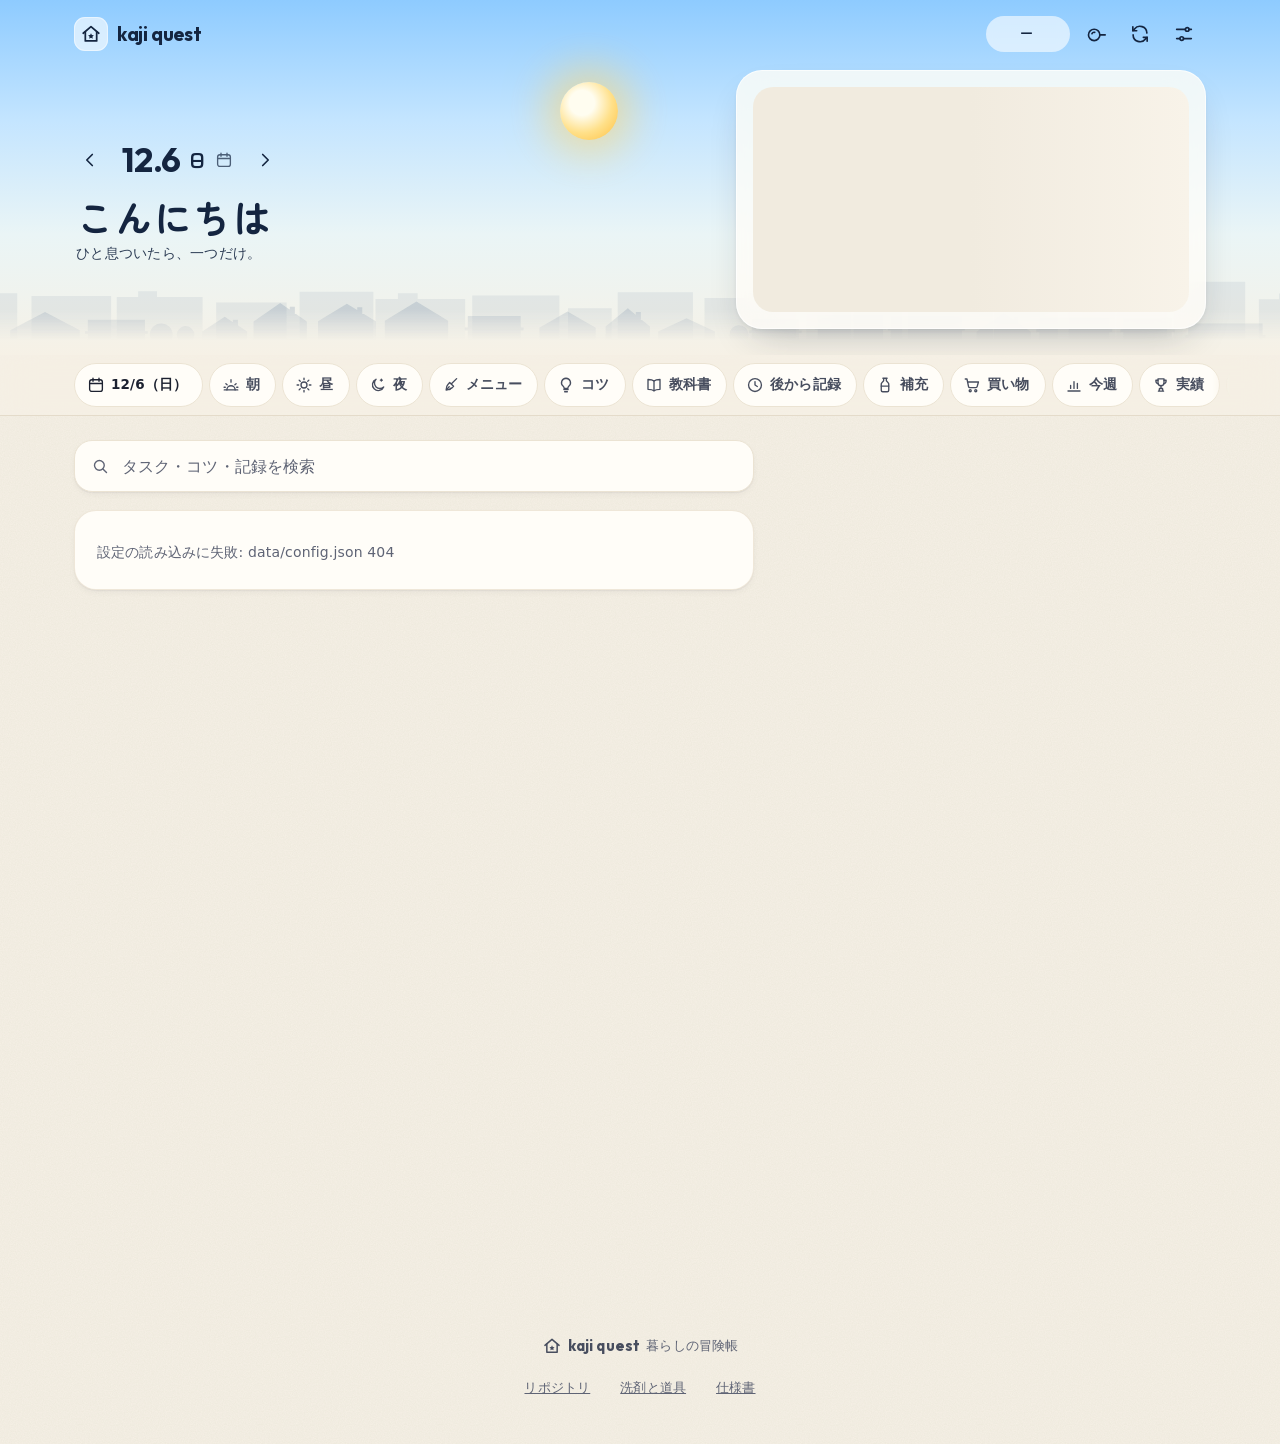
==== commit 8ac3c69c: "feat: recipi と連携（ページ右上に recipi へのリンク、献立・夜ご飯・仕込みの詳細に recipi の案内、README） Co-Authored-By: Claude Fable " ====
--- a/site/index.html
+++ b/site/index.html
@@ -68,6 +68,7 @@
       <a class="brand" href="#hero" aria-label="kaji quest のいちばん上へ"><span class="logo"><svg class="ic"><use href="#i-logo"/></svg></span><span class="wordmark">kaji quest</span></a>
       <div class="tools">
         <span class="streak" id="streak" title="連続で記録した日数">—</span>
+        <a class="icon-btn" href="https://peirin1230-ship-it.github.io/recipi/" aria-label="recipi を開く" title="recipi（今夜の一皿）"><svg class="ic"><use href="#i-pan"/></svg></a>
         <button class="icon-btn" id="btn-reload" aria-label="更新" title="更新"><svg class="ic"><use href="#i-refresh"/></svg></button>
         <button class="icon-btn" id="btn-settings" aria-label="設定" title="設定"><svg class="ic"><use href="#i-sliders"/></svg></button>
       </div>
--- a/site/style.css
+++ b/site/style.css
@@ -378,6 +378,11 @@
 .shop-item.is-done .tick::before { background: var(--primary); border-color: var(--primary); }
 .shop-item .shop-name { flex: 1; min-width: 0; min-height: 48px; padding: 0; border: 0; background: none; text-align: left; font-size: 16px; color: var(--text); overflow-wrap: anywhere; }
 .shop-item.is-done .shop-name { color: var(--muted); text-decoration: line-through; }
+.shop-record { min-height: 52px; margin-top: 12px; }
+.shop-record small { margin-left: 6px; font-family: var(--font-num); font-size: 12.5px; font-weight: 600; opacity: .85; }
+.shop-total { display: flex; align-items: center; gap: 6px; margin: 12px 0 0; padding: 10px 12px; border-radius: 14px; background: var(--card-2); border: 1px solid var(--line); color: var(--text-2); font-size: 12.5px; line-height: 1.5; }
+.shop-total .ic { width: 16px; height: 16px; flex-shrink: 0; color: var(--rk3); }
+.shop-total b { font-size: 14px; color: var(--text); }
 
 /* ---- 今週の棒グラフ（細い棒・今日を強調・目安の線） ---- */
 .days { position: relative; display: grid; grid-template-columns: repeat(7, 1fr); height: 160px; }
@@ -408,6 +413,7 @@
 .log .n .badge { margin-left: 2px; }
 .log .note { display: flex; gap: 4px; align-items: flex-start; margin-top: 3px; color: var(--text-2); }
 .log .note .ic { width: 14px; height: 14px; margin-top: 3px; color: #b78c2c; }
+.log .shop-note .ic { color: #b2365a; }
 .log .m { font-family: var(--font-num); font-size: 13px; color: var(--muted); white-space: nowrap; }
 
 /* ---- 詳細・設定（下からせり上がるシート） ---- */
@@ -538,11 +544,12 @@
 .tp-bar { height: 8px; margin: 7px 0 4px; background: var(--rk-track); }
 .tp-bar .fill { height: 100%; border-radius: 999px; background: var(--rk-fill); transition: width .6s var(--ease); }
 .tp-next { font-size: 12px; color: var(--muted); }
-.stats { display: grid; grid-template-columns: repeat(4, 1fr); gap: 6px; margin: 0 0 14px; }
+.stats { display: grid; grid-template-columns: repeat(3, 1fr); gap: 6px; margin: 0 0 14px; }
 .stat { padding: 9px 4px 8px; border-radius: 14px; background: var(--card-2); border: 1px solid var(--line); text-align: center; }
 .stat .k { display: block; font-size: 10.5px; font-weight: 700; color: var(--muted); white-space: nowrap; }
 .stat .k .ic { width: 13px; height: 13px; margin-right: 3px; vertical-align: -2px; stroke-width: 2; }
-.stat:nth-child(1) .ic { color: var(--rk3); } .stat:nth-child(2) .ic { color: var(--primary-text); } .stat:nth-child(3) .ic { color: var(--accent); } .stat:nth-child(4) .ic { color: var(--indigo); }
+.stat:nth-child(1) .ic { color: var(--rk3); } .stat:nth-child(2) .ic { color: var(--primary-text); } .stat:nth-child(3) .ic { color: var(--accent); } .stat:nth-child(5) .ic { color: #b2365a; } .stat:nth-child(6) .ic { color: #8a6500; } .stat:nth-child(4) .ic { color: var(--indigo); }
+@media (prefers-color-scheme: dark) { .stat:nth-child(5) .ic, .log .shop-note .ic { color: #ff9fbb; } .stat:nth-child(6) .ic { color: #f2cf6b; } }
 .stat b { font-family: var(--font-num); font-size: 20px; font-weight: 700; line-height: 1.35; letter-spacing: -.02em; }
 .stat .u { margin-left: 1px; font-size: 11px; color: var(--muted); }
 .medals { display: grid; grid-template-columns: repeat(5, 1fr); gap: 4px; margin: 6px 0 2px; }
